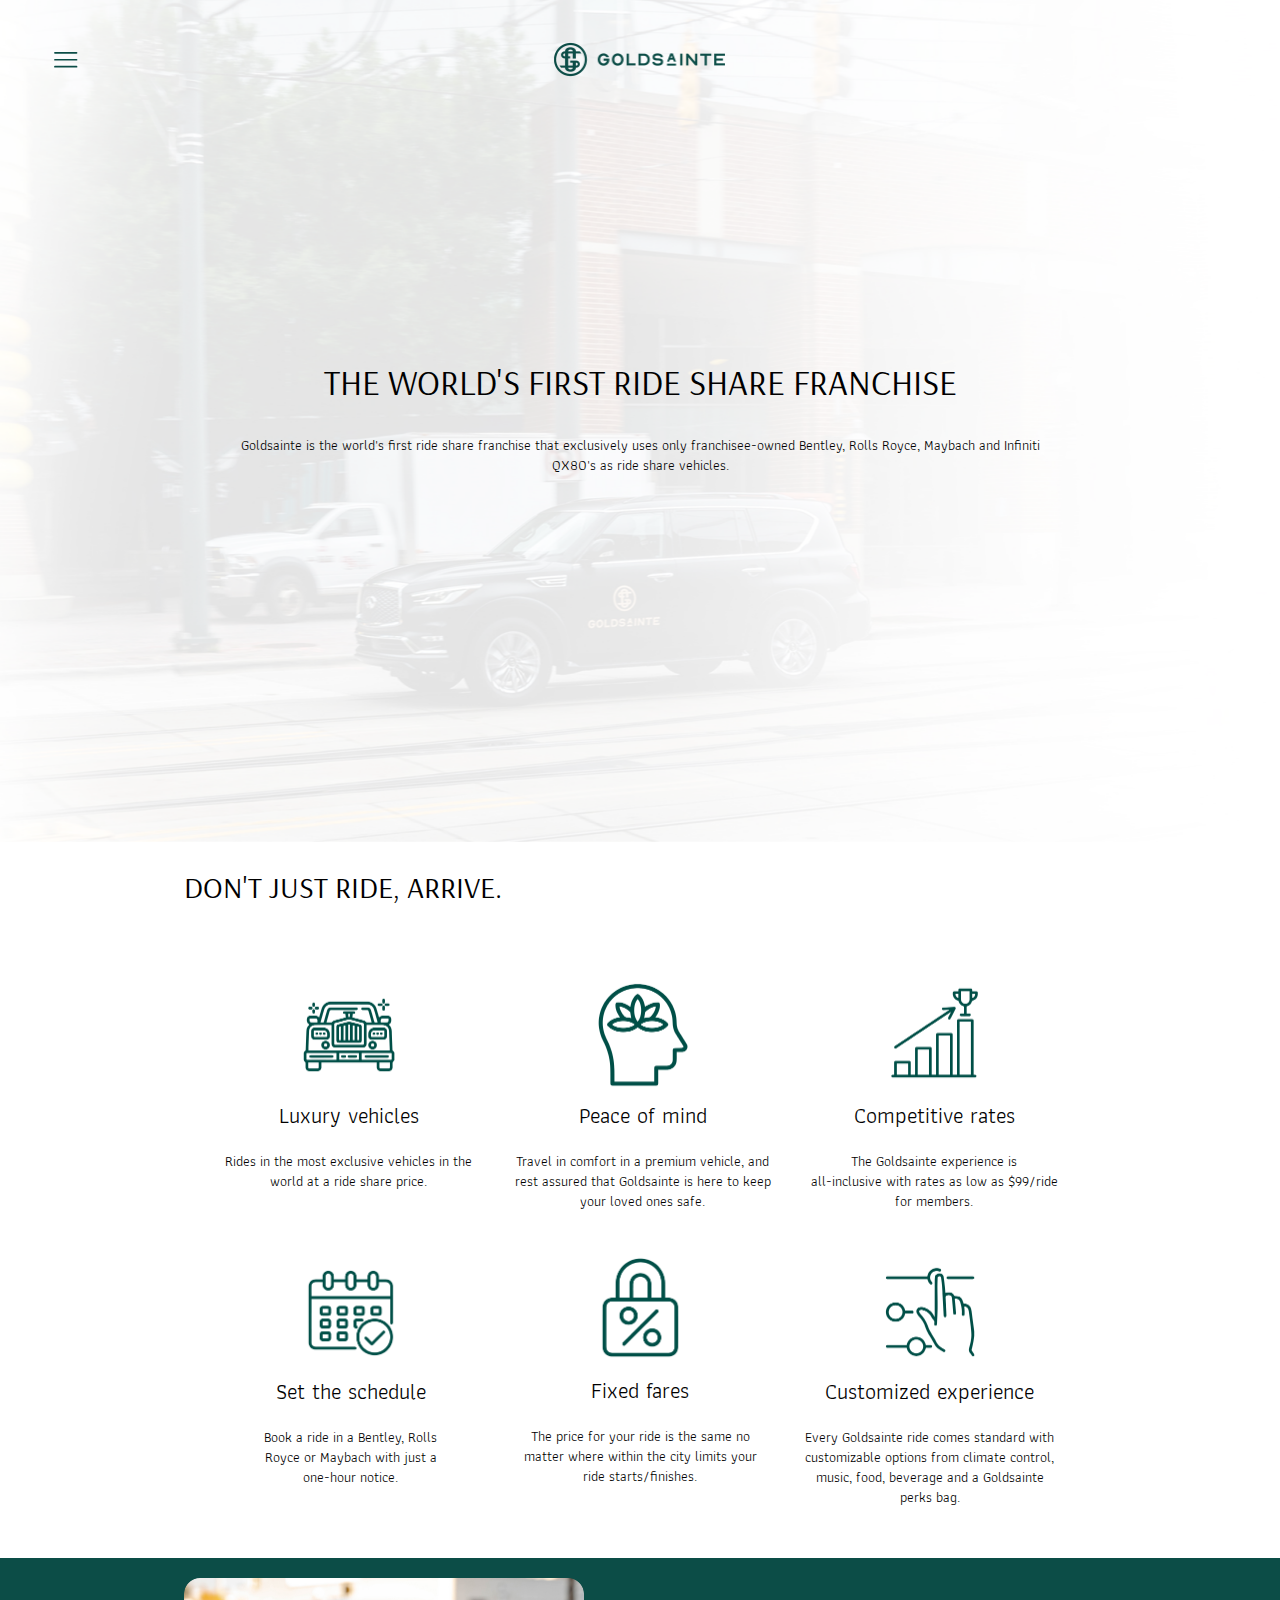
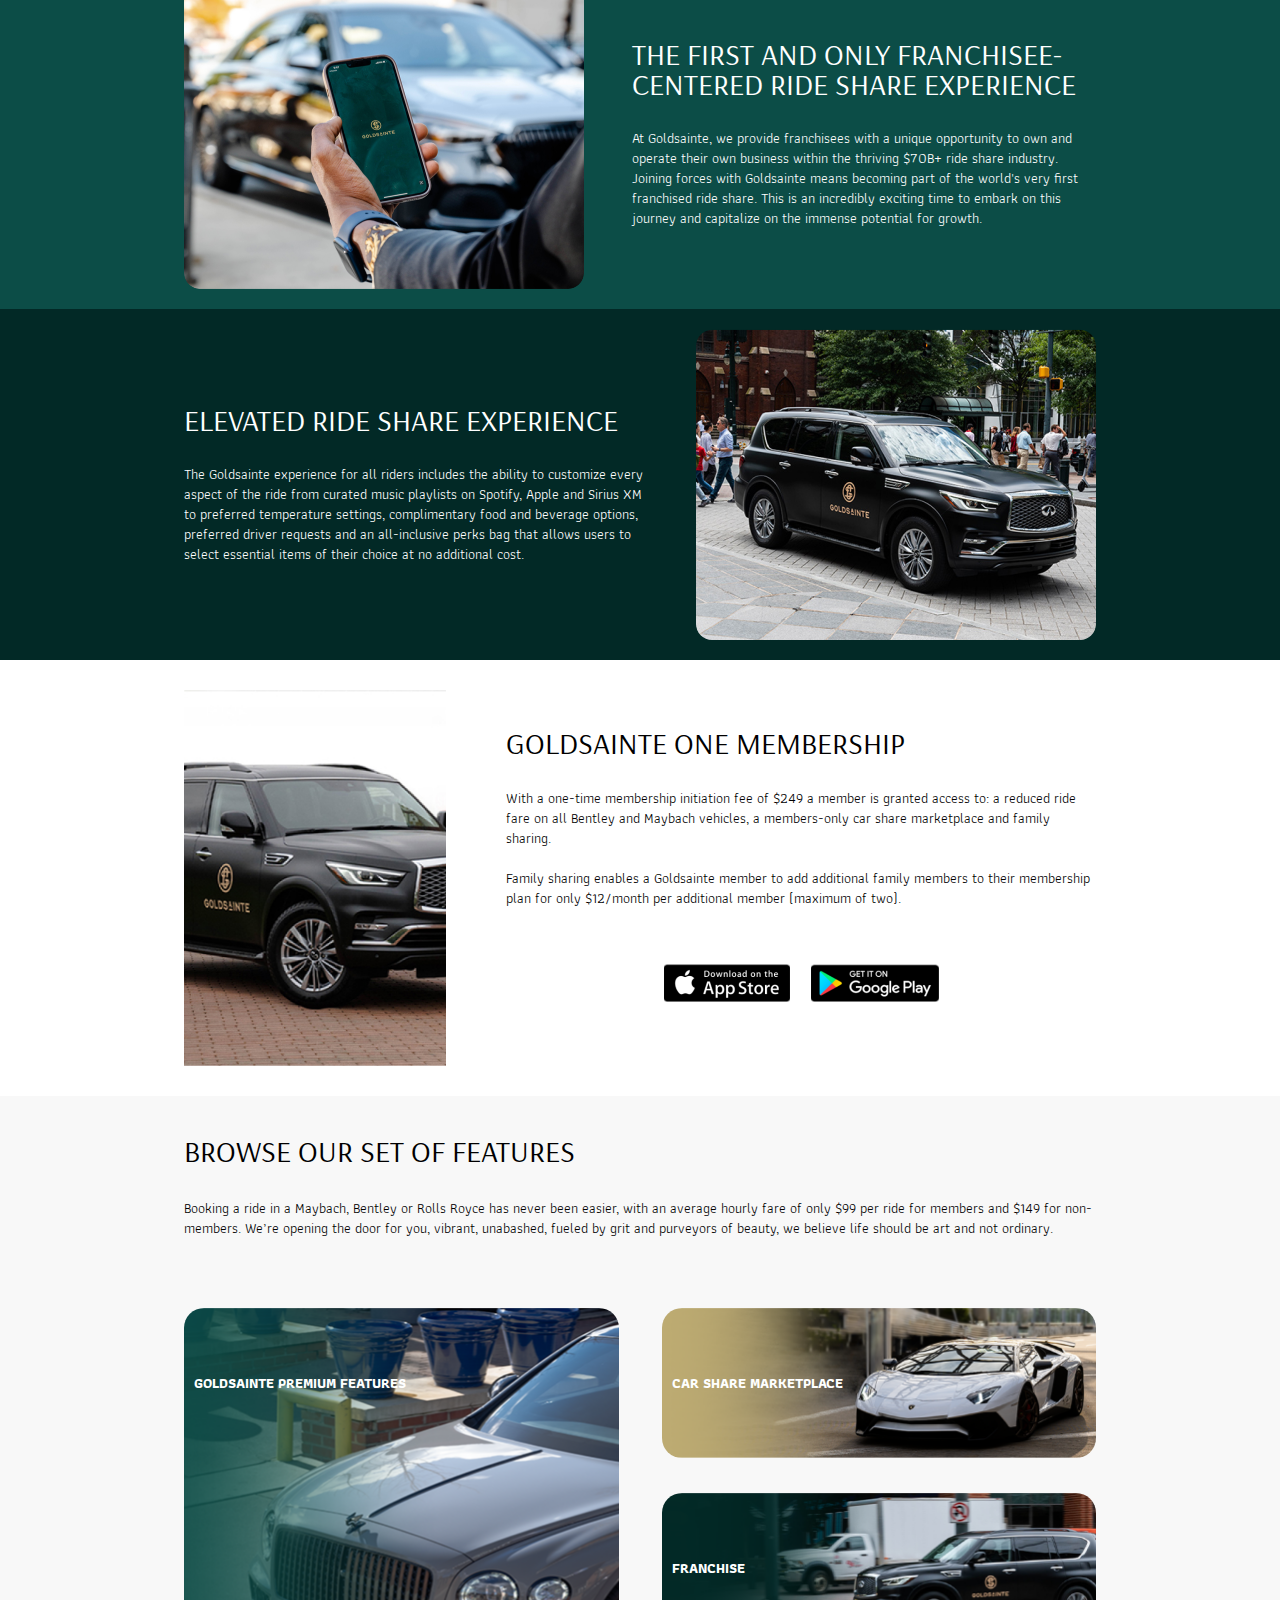
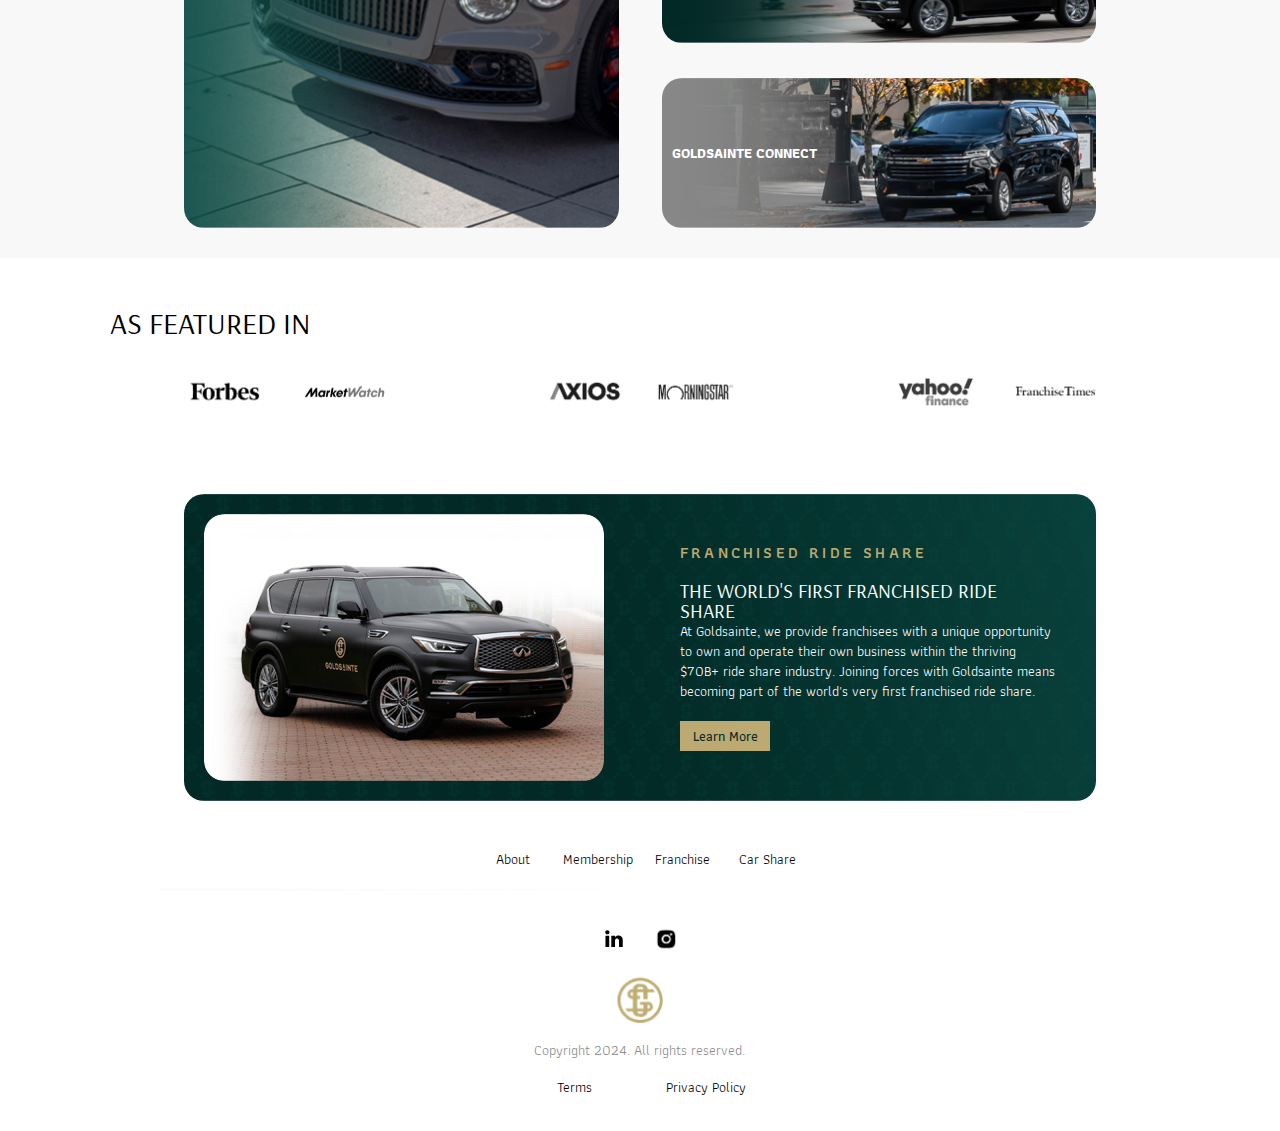
==== index.html @ 0cd2911d "First Commit from Locofy Builder" ====
<!DOCTYPE html>
<html>
  <head>
    <meta charset="utf-8" />
    <meta name="viewport" content="initial-scale=1, width=device-width" />

    <link rel="stylesheet" href="./global.css" />
    <link rel="stylesheet" href="./index.css" />
    <link
      rel="stylesheet"
      href="https://fonts.googleapis.com/css2?family=Arsenal:wght@400;700&display=swap"
    />
    <link
      rel="stylesheet"
      href="https://fonts.googleapis.com/css2?family=Athiti:wght@400;500;600;700&display=swap"
    />
    <link
      rel="stylesheet"
      href="https://fonts.googleapis.com/css2?family=DM Sans:wght@400&display=swap"
    />

    <style>
      @font-face {
        font-family: "Covik Sans";
        src: url("./public/Covik-Sans-Regular.otf");
        font-weight: 400;
      }
      @font-face {
        font-family: "Covik Sans";
        src: url("./public/Covik-Sans-Bold.otf");
        font-weight: 700;
      }
      @font-face {
        font-family: "Covik Sans";
        src: url("./public/Covik-Sans-Regular.otf");
        font-weight: 900;
      }
      @font-face {
        font-family: "Chiffon";
        src: url("./public/Chiffon.otf");
        font-weight: 400;
      }
    </style>
  </head>
  <body>
    <div class="index">
      <div class="home-hero">
        <img
          class="home-hero-white-icon"
          alt=""
          src="./public/homeherowhite@2x.png"
        />

        <div class="home-hero-text">
          <div class="home-hero-text-inner">
            <div class="heading-parent">
              <div class="heading">THE WORLD'S FIRST RIDE SHARE FRANCHISE</div>
              <div class="paragraph">
                Goldsainte is the world's first ride share franchise that
                exclusively uses only franchisee-owned Bentley, Rolls Royce,
                Maybach and Infiniti QX80's as ride share vehicles.
              </div>
            </div>
          </div>
        </div>
        <div class="home-main-nav">
          <button class="hamburger-menu1-wrapper" id="frameButton">
            <img
              class="hamburger-menu1-icon"
              alt=""
              src="./public/hamburgermenu1.svg"
            />
          </button>
        </div>
        <div class="home-main-logo">
          <a class="primary-horizontal-logo-gold-1"> </a>
        </div>
      </div>
      <div class="home-h1">
        <div class="dont-just-ride-arrive-wrapper">
          <div class="dont-just-ride-arrive">
            <div class="heading1">
              <p class="dont-just-ride">Don't Just Ride, ARRIVE.</p>
              <p class="blank-line">&nbsp;</p>
              <p class="blank-line">&nbsp;</p>
            </div>
            <div class="goldsainte-icons">
              <div class="luxury">
                <img
                  class="luxury-rr-icon"
                  alt=""
                  src="./public/luxuryrr@2x.png"
                />

                <div class="big-number">
                  <p class="luxury-vehicles">Luxury vehicles</p>
                  <p class="rides-in-the">&nbsp;</p>
                  <p class="rides-in-the">
                    Rides in the most exclusive vehicles in the world at a ride
                    share price.
                  </p>
                </div>
              </div>
              <div class="luxury">
                <img
                  class="luxury-rr-icon"
                  alt=""
                  src="./public/peaceofmind@2x.png"
                />

                <div class="big-number">
                  <p class="luxury-vehicles">Peace of mind</p>
                  <p class="rides-in-the">&nbsp;</p>
                  <p class="rides-in-the">
                    Travel in comfort in a premium vehicle, and rest assured
                    that Goldsainte is here to keep your loved ones safe.
                  </p>
                </div>
              </div>
              <div class="competitive-rates">
                <img
                  class="competitiverates-icon"
                  alt=""
                  src="./public/competitiverates@2x.png"
                />

                <div class="big-number2">
                  <p class="luxury-vehicles">Competitive rates</p>
                  <p class="rides-in-the">&nbsp;</p>
                  <p class="rides-in-the">The Goldsainte experience is</p>
                  <p class="rides-in-the">
                    all-inclusive with rates as low as $99/ride for members.
                  </p>
                </div>
              </div>
              <div class="luxury">
                <img
                  class="competitiverates-icon"
                  alt=""
                  src="./public/set-the-schedule@2x.png"
                />

                <div class="big-number2">
                  <p class="luxury-vehicles">Set the schedule</p>
                  <p class="rides-in-the">&nbsp;</p>
                  <p class="rides-in-the">Book a ride in a Bentley, Rolls</p>
                  <p class="rides-in-the">Royce or Maybach with just a</p>
                  <p class="rides-in-the">one-hour notice.</p>
                </div>
              </div>
              <div class="fixed-fares">
                <img
                  class="fixedfares-icon"
                  alt=""
                  src="./public/fixedfares@2x.png"
                />

                <div class="big-number4">
                  <p class="luxury-vehicles">Fixed fares</p>
                  <p class="rides-in-the">&nbsp;</p>
                  <p class="rides-in-the">
                    The price for your ride is the same no matter where within
                    the city limits your ride starts/finishes.
                  </p>
                </div>
              </div>
              <div class="customized-experience">
                <img
                  class="customizedexperience-icon"
                  alt=""
                  src="./public/customizedexperience@2x.png"
                />

                <div class="big-number2">
                  <p class="luxury-vehicles">Customized experience</p>
                  <p class="rides-in-the">&nbsp;</p>
                  <p class="rides-in-the">
                    Every Goldsainte ride comes standard with customizable
                    options from climate control, music, food, beverage and a
                    Goldsainte perks bag.
                  </p>
                </div>
              </div>
            </div>
          </div>
        </div>
      </div>
      <div class="home-h2">
        <div class="chauffeured-rides-at-your-fing">
          <img
            class="goldsainte-phone-maybach-man-r-icon"
            alt=""
            src="./public/goldsaintephonemaybachmanrideshareiphoneapp@2x.png"
          />

          <div class="elevated-rideshare-experence-b">
            <div class="heading-title">
              The first and only franchisee-centered ride share experience
            </div>
            <div class="text">
              At Goldsainte, we provide franchisees with a unique opportunity to
              own and operate their own business within the thriving $70B+ ride
              share industry. Joining forces with Goldsainte means becoming part
              of the world's very first franchised ride share. This is an
              incredibly exciting time to embark on this journey and capitalize
              on the immense potential for growth.
            </div>
          </div>
        </div>
      </div>
      <div class="home-h3">
        <div class="chauffeured-rides-at-your-fing">
          <div class="elevated-rideshare-experence-b">
            <div class="elevated-rideshare-experence-h">
              ELEVATED RIDE SHARE EXPERIENCE
            </div>
            <div class="text">
              The Goldsainte experience for all riders includes the ability to
              customize every aspect of the ride from curated music playlists on
              Spotify, Apple and Sirius XM to preferred temperature settings,
              complimentary food and beverage options, preferred driver requests
              and an all-inclusive perks bag that allows users to select
              essential items of their choice at no additional cost.
            </div>
          </div>
          <img
            class="goldsainte-phone-maybach-man-r-icon"
            alt=""
            src="./public/qx80goldsainteridesharecharlottenccitymint@2x.png"
          />
        </div>
      </div>
      <div class="home-h21">
        <div class="chauffeured-rides-at-your-fing">
          <div class="elevated-rideshare-experence-b">
            <div class="heading-title1">
              chauffeured Rides at your finger tips
            </div>
            <div class="text2">
              Riders are given three options to book rides: Single ride,
              Round-Trip and Hourly experience for up to three passengers in a
              Bentley, Maybach, Rolls Royce or six passengers in a Goldsainte
              branded Infiniti QX80.
            </div>
            <div class="text2">
              We prioritize safety by ensuring our drivers receive comprehensive
              training, resulting in a more secure experience for passengers.
              Additionally, our franchisee-owned fleet ensures that every ride
              is conducted in a spacious, clean, luxurious venice, combere with
              colesainters signature scent. Passengers have the ability to
              customize their experience by selecting from our curated music
              playlists and setting their conversation preferences using the Do
              Not Disturb mode.
            </div>
          </div>
          <img
            class="goldsainte-app-phone-maybach-m-icon"
            alt=""
            src="./public/goldsainteappphonemaybachmanrideshare@2x.png"
          />
        </div>
      </div>
      <div class="home-h21">
        <div class="chauffeured-rides-at-your-fing">
          <div class="elevated-rideshare-experence-b">
            <div class="heading-title1">
              chauffeured Rides at your finger tips
            </div>
            <div class="text2">
              Riders are given three options to book rides: Single ride,
              Round-Trip and Hourly experience for up to three passengers in a
              Bentley, Maybach, Rolls Royce or six passengers in a Goldsainte
              branded Infiniti QX80.
            </div>
            <div class="text2">
              We prioritize safety by ensuring our drivers receive comprehensive
              training, resulting in a more secure experience for passengers.
              Additionally, our franchisee-owned fleet ensures that every ride
              is conducted in a spacious, clean, luxurious venice, combere with
              colesainters signature scent. Passengers have the ability to
              customize their experience by selecting from our curated music
              playlists and setting their conversation preferences using the Do
              Not Disturb mode.
            </div>
          </div>
          <img
            class="goldsainte-app-phone-maybach-m-icon"
            alt=""
            src="./public/goldsainteappphonemaybachmanrideshare@2x.png"
          />
        </div>
      </div>
      <div class="home-h31">
        <div class="elevated-rideshare">
          <div class="frame-parent">
            <div class="feature-title-parent">
              <div class="feature-title">ELEVATED RIDESHARE EXPERIENCE</div>
              <div class="text">
                The Goldsainte experience for all riders includes the ability to
                customize every aspect of the ride from curated music playlists
                on Spotify, Apple and Sirius XM to preferred temperature
                settings, complimentary food and beverage options, preferred
                driver requests and an all-inclusive perks bag that allows users
                to select essential items of their choice at no additional cost.
              </div>
            </div>
            <div class="qx80-driving-uptown-charlotte-wrapper">
              <img
                class="qx80-driving-uptown-charlotte-icon"
                alt=""
                src="./public/qx80drivinguptowncharlottencmapluxuryridesharegoldsaintehornetscharlottenc@2x.png"
              />
            </div>
          </div>
        </div>
      </div>
      <div class="home-h31">
        <div class="elevated-rideshare">
          <div class="frame-parent">
            <div class="feature-title-parent">
              <div class="feature-title">ELEVATED RIDESHARE EXPERIENCE</div>
              <div class="text">
                The Goldsainte experience for all riders includes the ability to
                customize every aspect of the ride from curated music playlists
                on Spotify, Apple and Sirius XM to preferred temperature
                settings, complimentary food and beverage options, preferred
                driver requests and an all-inclusive perks bag that allows users
                to select essential items of their choice at no additional cost.
              </div>
            </div>
            <div class="qx80-driving-uptown-charlotte-wrapper">
              <img
                class="qx80-driving-uptown-charlotte-icon"
                alt=""
                src="./public/manwalkingintommcarrideshare@2x.png"
              />
            </div>
          </div>
        </div>
      </div>
      <div class="home-h4">
        <div class="goldsainte-one-membership">
          <div class="goldsainte-one-membership-app">
            <img
              class="phone-goldsainte-one-membershi-icon"
              alt=""
              src="./public/phonegoldsainteonemembershipperks@2x.png"
            />

            <div class="goldsainte-one-membership-text">
              <div class="headings">Goldsainte one Membership</div>
              <div class="paragraph1">
                <p class="blank-line">
                  With a one-time membership initiation fee of $249 a member is
                  granted access to: a reduced ride fare on all Bentley and
                  Maybach vehicles, a members-only car share marketplace and
                  family sharing.
                </p>
                <p class="blank-line">&nbsp;</p>
                <p class="blank-line">
                  Family sharing enables a Goldsainte member to add additional
                  family members to their membership plan for only $12/month per
                  additional member (maximum of two).
                </p>
              </div>
              <div class="image-10-parent">
                <a
                  class="image-10"
                  href="https://apps.apple.com/bm/app/goldsainte/id6445999234"
                  target="_blank"
                >
                </a>
                <a
                  class="image-9"
                  href="https://play.google.com/store/apps/datasafety?id=com.goldsainte&hl=en_US&gl=US&pli=1"
                >
                </a>
              </div>
            </div>
          </div>
        </div>
      </div>
      <div class="home-h5">
        <div class="set-of-features">
          <div class="heading2">Browse our set of features</div>
          <div class="paragraph2">
            Booking a ride in a Maybach, Bentley or Rolls Royce has never been
            easier, with an average hourly fare of only $99 per ride for members
            and $149 for non-members. We’re opening the door for you, vibrant,
            unabashed, fueled by grit and purveyors of beauty, we believe life
            should be art and not ordinary.
          </div>
        </div>
      </div>
      <div class="home-h7">
        <div class="goldsainte-features">
          <div class="frame-home-services">
            <a class="main-service" href="./about.html">
              <div class="premium">
                <b class="paragraph3">GOLDSAINTE PREMIUM Features</b>
              </div>
            </a>
            <div class="other-services">
              <a class="register-link" href="./register-your-vehicle.html">
                <b class="paragraph4">CAR SHARE MARKETPLACE</b>
              </a>
              <a class="franchise" href="./franchise.html">
                <b class="paragraph5">Franchise</b>
              </a>
              <a class="connect" href="./connect.html">
                <b class="paragraph6">GOLDSAINTE CONNECT</b>
              </a>
            </div>
          </div>
        </div>
      </div>
      <div class="home-h8">
        <div class="as-featured-in">
          <div class="frame-partner">
            <div class="heading3">As featured in</div>
          </div>
          <div class="frame-partners-images">
            <img class="forbes-icon" alt="" src="./public/forbes@2x.png" />

            <img
              class="market-watch-icon"
              alt=""
              src="./public/marketwatch@2x.png"
            />

            <img
              class="market-watch-icon"
              alt=""
              src="./public/thecharlotteobserver@2x.png"
            />

            <img class="market-watch-icon" alt="" src="./public/axios@2x.png" />

            <img
              class="market-watch-icon"
              alt=""
              src="./public/morningstar@2x.png"
            />

            <img
              class="market-watch-icon"
              alt=""
              src="./public/charlottebusinessjournel@2x.png"
            />

            <img
              class="market-watch-icon"
              alt=""
              src="./public/yahoo-finance@2x.png"
            />

            <img
              class="franchise-times-icon"
              alt=""
              src="./public/franchisetimes@2x.png"
            />
          </div>
          <div class="a-logos">
            <div class="frame-partners-images1">
              <div class="forbes-parent">
                <img class="forbes-icon" alt="" src="./public/forbes@2x.png" />

                <img
                  class="market-watch-icon"
                  alt=""
                  src="./public/marketwatch@2x.png"
                />
              </div>
              <div class="forbes-parent">
                <img
                  class="market-watch-icon"
                  alt=""
                  src="./public/thecharlotteobserver@2x.png"
                />

                <img
                  class="market-watch-icon"
                  alt=""
                  src="./public/axios@2x.png"
                />
              </div>
              <img
                class="morningstar-icon1"
                alt=""
                src="./public/morningstar@2x.png"
              />

              <img
                class="morningstar-icon1"
                alt=""
                src="./public/charlottebusinessjournel@2x.png"
              />

              <img
                class="morningstar-icon1"
                alt=""
                src="./public/yahoo-finance@2x.png"
              />

              <img
                class="franchise-times-icon1"
                alt=""
                src="./public/franchisetimes@2x.png"
              />
            </div>
            <div class="frame-partners-images1">
              <img class="forbes-icon2" alt="" src="./public/forbes@2x.png" />

              <img
                class="morningstar-icon1"
                alt=""
                src="./public/marketwatch@2x.png"
              />

              <img
                class="morningstar-icon1"
                alt=""
                src="./public/thecharlotteobserver@2x.png"
              />

              <img
                class="morningstar-icon1"
                alt=""
                src="./public/axios@2x.png"
              />

              <div class="forbes-parent">
                <img
                  class="market-watch-icon"
                  alt=""
                  src="./public/morningstar@2x.png"
                />

                <img
                  class="market-watch-icon"
                  alt=""
                  src="./public/charlottebusinessjournel@2x.png"
                />
              </div>
              <div class="forbes-parent">
                <img
                  class="market-watch-icon"
                  alt=""
                  src="./public/yahoo-finance@2x.png"
                />

                <img
                  class="franchise-times-icon"
                  alt=""
                  src="./public/franchisetimes@2x.png"
                />
              </div>
            </div>
          </div>
        </div>
      </div>
      <div class="why-choose-us-h7">
        <div class="as-featured-in">
          <div class="frame-partner">
            <div class="heading3">As featured in</div>
          </div>
          <div class="frame-partners-images3">
            <img
              class="forbs-white-icon"
              alt=""
              src="./public/forbswhite@2x.png"
            />

            <img
              class="market-watch-white-icon"
              alt=""
              src="./public/marketwatchwhite@2x.png"
            />

            <img
              class="market-watch-white-icon"
              alt=""
              src="./public/thecharlotteobserver@2x.png"
            />

            <img
              class="market-watch-white-icon"
              alt=""
              src="./public/axioswhite@2x.png"
            />

            <img
              class="forbs-white-icon"
              alt=""
              src="./public/morningwhite@2x.png"
            />

            <img
              class="market-watch-white-icon"
              alt=""
              src="./public/charlottebusinessjournel@2x.png"
            />

            <img
              class="market-watch-white-icon"
              alt=""
              src="./public/yahoo-finance-logo-white@2x.png"
            />

            <img
              class="market-watch-white-icon"
              alt=""
              src="./public/franchisetimeswhite@2x.png"
            />
          </div>
        </div>
      </div>
      <div class="why-choose-us-h71">
        <div class="partners1">
          <div class="frame-partner">
            <div class="heading3">As featured in</div>
          </div>
          <div class="frame-partners-images4">
            <div class="forbs-white-parent">
              <img
                class="forbs-white-icon1"
                alt=""
                src="./public/forbswhite@2x.png"
              />

              <img
                class="forbs-white-icon1"
                alt=""
                src="./public/marketwatchwhite@2x.png"
              />
            </div>
            <div class="forbs-white-parent">
              <img
                class="forbs-white-icon1"
                alt=""
                src="./public/thecharlotteobserver@2x.png"
              />

              <img
                class="forbs-white-icon1"
                alt=""
                src="./public/axioswhite@2x.png"
              />
            </div>
            <div class="forbs-white-parent">
              <img
                class="forbs-white-icon1"
                alt=""
                src="./public/morningwhite@2x.png"
              />

              <img
                class="charlotte-business-journel-icon4"
                alt=""
                src="./public/charlottebusinessjournel@2x.png"
              />
            </div>
            <div class="forbs-white-parent">
              <img
                class="yahoo-finance-logo-white-icon1"
                alt=""
                src="./public/yahoo-finance-logo-white@2x.png"
              />

              <img
                class="charlotte-business-journel-icon4"
                alt=""
                src="./public/franchisetimeswhite@2x.png"
              />
            </div>
          </div>
        </div>
      </div>
      <div class="why-choose-us-h71">
        <div class="partners1">
          <div class="frame-partner">
            <div class="heading3">As featured in</div>
          </div>
          <div class="frame-partners-images4">
            <div class="forbs-white-parent">
              <img
                class="forbs-white-icon1"
                alt=""
                src="./public/forbswhite@2x.png"
              />

              <img
                class="forbs-white-icon1"
                alt=""
                src="./public/marketwatchwhite@2x.png"
              />
            </div>
            <div class="forbs-white-parent">
              <img
                class="forbs-white-icon1"
                alt=""
                src="./public/thecharlotteobserver@2x.png"
              />

              <img
                class="forbs-white-icon1"
                alt=""
                src="./public/axioswhite@2x.png"
              />
            </div>
            <div class="forbs-white-parent">
              <img
                class="forbs-white-icon1"
                alt=""
                src="./public/morningwhite@2x.png"
              />

              <img
                class="charlotte-business-journel-icon4"
                alt=""
                src="./public/charlottebusinessjournel@2x.png"
              />
            </div>
            <div class="forbs-white-parent">
              <img
                class="yahoo-finance-logo-white-icon1"
                alt=""
                src="./public/yahoo-finance-logo-white@2x.png"
              />

              <img
                class="charlotte-business-journel-icon4"
                alt=""
                src="./public/franchisetimeswhite@2x.png"
              />
            </div>
          </div>
        </div>
      </div>
      <div class="home-h9">
        <div class="frame-title-franchisee-territo">
          <div class="phone-goldsainte-one-membershi-parent">
            <img
              class="phone-goldsainte-one-membershi-icon1"
              alt=""
              src="./public/phonegoldsainteonemembershipperks@2x.png"
            />

            <div class="frame-body">
              <div class="text6">FRANCHISED RIDE SHARE</div>
              <div class="frame-franchisee-territory">
                <div class="heading7">
                  THE WORLD'S FIRST FRANCHISED RIDE SHARE
                </div>
              </div>
              <div class="paragraph7">
                At Goldsainte, we provide franchisees with a unique opportunity
                to own and operate their own business within the thriving $70B+
                ride share industry. Joining forces with Goldsainte means
                becoming part of the world's very first franchised ride share.
              </div>
              <button class="paragraph-wrapper" id="frameButton1">
                <div class="paragraph8">Learn More</div>
              </button>
            </div>
          </div>
        </div>
        <div class="frame-title-franchisee-territo1">
          <img
            class="world-map-franchising-territor-icon"
            alt=""
            src="./public/worldmapfranchisingterritoriesluxuryridesharenowtext@2x.png"
          />
        </div>
      </div>
      <div class="why-choose-us-h73">
        <div class="partners3">
          <div class="frame-partner4">
            <div class="heading8">As featured in</div>
          </div>
          <div class="frame-partners-images6">
            <img
              class="forbs-white-icon3"
              alt=""
              src="./public/forbswhite@2x.png"
            />

            <img
              class="forbs-white-icon3"
              alt=""
              src="./public/marketwatchwhite@2x.png"
            />

            <img
              class="forbs-white-icon3"
              alt=""
              src="./public/thecharlotteobserver1@2x.png"
            />

            <img
              class="forbs-white-icon3"
              alt=""
              src="./public/axioswhite@2x.png"
            />

            <img
              class="forbs-white-icon3"
              alt=""
              src="./public/morningwhite@2x.png"
            />

            <img
              class="forbs-white-icon3"
              alt=""
              src="./public/charlottebusinessjournel@2x.png"
            />

            <img
              class="forbs-white-icon3"
              alt=""
              src="./public/yahoo-finance-logo-white@2x.png"
            />

            <img
              class="forbs-white-icon3"
              alt=""
              src="./public/franchisetimeswhite@2x.png"
            />
          </div>
        </div>
      </div>
      <div class="home-footer">
        <div class="home-footer-inner">
          <div class="frame-container">
            <div class="heading-group">
              <b class="heading9">Contact Us</b>
              <div class="paragraph9">
                <span class="you-are-invited"
                  >You are invited to contact us using this form or by email
                  at:</span
                >
                <span class="span"> </span>
                <a
                  class="infogoldsaintecom"
                  href="https://goldsainte69446.activehosted.com/f/1"
                  target="_blank"
                >
                  <span class="infogoldsaintecom1">info@goldsainte.com</span>
                </a>
              </div>
            </div>
            <div class="divider-wrapper">
              <img class="divider-icon" alt="" src="./public/divider.svg" />
            </div>
            <div class="contact-info-12-parent">
              <div class="contact-info-12">
                <div class="social-media-container3-wrapper">
                  <div class="social-media-container">
                    <img
                      class="social-media-icon-squarelinke"
                      alt=""
                      src="./public/social-media-icon-squareinstagram1.svg"
                      id="socialMediaIconSquareLinke"
                    />

                    <img
                      class="social-media-icon-squareinsta"
                      alt=""
                      src="./public/social-media-icon-squareinstagram2@2x.png"
                      id="socialMediaIconSquareInsta"
                    />
                  </div>
                </div>
              </div>
              <img
                class="goldsainte-gold-logo-home1-icon"
                alt=""
                src="./public/goldsaintegoldlogohome1@2x.png"
              />

              <div class="email">Copyright 2024. All rights reserved.</div>
            </div>
          </div>
        </div>
      </div>
      <div class="home-info-links">
        <div class="frame-home-info-links">
          <div class="paragraph10" id="paragraphText">Terms</div>
          <div class="paragraph10" id="paragraphText1">Privacy Policy</div>
        </div>
      </div>
      <div class="home-footer1">
        <div class="home-important-links">
          <a class="paragraph12" href="./about.html">About</a>
          <a class="paragraph12" href="./membership.html">Membership</a>
          <a class="paragraph12" href="./franchise.html">Franchise</a>
          <a class="paragraph12" href="./register-your-vehicle.html"
            >Car Share</a
          >
        </div>
        <div class="home-social">
          <div class="frame-div">
            <div class="heading-group">
              <b class="heading9">Request Franchise Information</b>
              <div class="paragraph9">
                <span class="you-are-invited">Click</span>
                <span class="span"> </span>
                <a
                  class="infogoldsaintecom"
                  href="https://goldsainte69446.activehosted.com/f/13"
                  target="_blank"
                >
                  <span class="infogoldsaintecom1">here</span>
                </a>
              </div>
            </div>
            <div class="divider-wrapper">
              <img class="divider-icon" alt="" src="./public/divider.svg" />
            </div>
            <div class="contact-info-12-parent">
              <div class="contact-info-12">
                <div class="social-media-container3-wrapper">
                  <div class="social-media-container">
                    <img
                      class="social-media-icon-squarelinke"
                      alt=""
                      src="./public/social-media-icon-squareinstagram1.svg"
                      id="socialMediaIconSquareLinke"
                    />

                    <img
                      class="social-media-icon-squareinsta"
                      alt=""
                      src="./public/social-media-icon-squareinstagram2@2x.png"
                      id="socialMediaIconSquareInsta"
                    />
                  </div>
                </div>
              </div>
              <img
                class="goldsainte-gold-logo-home1-icon"
                alt=""
                src="./public/goldsaintegoldlogohome1@2x.png"
              />

              <div class="email">Copyright 2024. All rights reserved.</div>
            </div>
          </div>
        </div>
      </div>
      <div class="home-info-links1">
        <div class="frame-home-info-links">
          <div class="paragraph10" id="paragraphText">Terms</div>
          <div class="paragraph10" id="paragraphText1">Privacy Policy</div>
        </div>
      </div>
    </div>

    <div id="menuhome" class="popup-overlay" style="display: none">
      <div class="menuhome" data-animate-on-scroll>
        <a class="logomark-seal-green-1"> </a>
        <div class="sections1">
          <a class="car-share" href="./about.html">about</a>
          <div class="sections-child2"></div>
          <a class="car-share" href="./membership.html">membership</a>
          <div class="sections-child2"></div>
          <a class="car-share" href="./franchise.html">Franchise</a>
          <div class="sections-child2"></div>
          <a class="car-share" href="./register-your-vehicle.html">Car Share</a>
          <div class="sections-child2"></div>
          <a class="car-share" href="./connect.html">connect</a>
          <div class="sections-child2"></div>
          <a class="car-share" href="./partner.html">partner</a>
          <div class="sections-child2"></div>
          <a class="car-share" href="./faq.html">faq</a>
        </div>
      </div>
    </div>

    <script>
      var scrollAnimElements = document.querySelectorAll("[data-animate-on-scroll]");
      var observer = new IntersectionObserver(
        (entries) => {
          for (const entry of entries) {
            if (entry.isIntersecting || entry.intersectionRatio > 0) {
              const targetElement = entry.target;
              targetElement.classList.add("animate");
              observer.unobserve(targetElement);
            }
          }
        },
        {
          threshold: 0.15,
        }
      );

      for (let i = 0; i < scrollAnimElements.length; i++) {
        observer.observe(scrollAnimElements[i]);
      }

      var frameButton = document.getElementById("frameButton");
      if (frameButton) {
        frameButton.addEventListener("click", function () {
          var drawerOverlay = document.getElementById("menuhome");
          if (!drawerOverlay) return;
          var drawerOverlayStyle = drawerOverlay.style;
          if (drawerOverlayStyle) {
            drawerOverlayStyle.display = "flex";
            drawerOverlayStyle.zIndex = 99;
            drawerOverlayStyle.backgroundColor = "rgba(113, 113, 113, 0.3)";
            drawerOverlayStyle.alignItems = "flex-start";
            drawerOverlayStyle.justifyContent = "";
          }
          drawerOverlay.setAttribute("closable", "");

          var onClick =
            drawerOverlay.onClick ||
            function (e) {
              if (
                e.target === drawerOverlay &&
                drawerOverlay.hasAttribute("closable")
              ) {
                drawerOverlayStyle.display = "none";
              }
            };
          drawerOverlay.addEventListener("click", onClick);
        });
      }

      var frameButton1 = document.getElementById("frameButton1");
      if (frameButton1) {
        frameButton1.addEventListener("click", function (e) {
          window.location.href = "./franchise.html";
        });
      }

      var socialMediaIconSquareLinke = document.getElementById(
        "socialMediaIconSquareLinke"
      );
      if (socialMediaIconSquareLinke) {
        socialMediaIconSquareLinke.addEventListener("click", function () {
          window.open("https://www.linkedin.com/company/goldsainte/mycompany/");
        });
      }

      var socialMediaIconSquareInsta = document.getElementById(
        "socialMediaIconSquareInsta"
      );
      if (socialMediaIconSquareInsta) {
        socialMediaIconSquareInsta.addEventListener("click", function () {
          window.open("https://www.instagram.com/goldsainte/");
        });
      }

      var paragraphText = document.getElementById("paragraphText");
      if (paragraphText) {
        paragraphText.addEventListener("click", function (e) {
          window.location.href = "./terms-and-conditions.html";
        });
      }

      var paragraphText1 = document.getElementById("paragraphText1");
      if (paragraphText1) {
        paragraphText1.addEventListener("click", function (e) {
          window.location.href = "./privacy-policy.html";
        });
      }
    </script>
  </body>
</html>
---- global.css ----
body {
  margin: 0;
  line-height: normal;
}

.popup-overlay {
  display: flex;
  flex-direction: column;
  position: fixed;
  inset: 0;
}

:root {
  /* fonts */
  --font-athiti: Athiti;
  --font-arsenal: Arsenal;
  --font-covik-sans: "Covik Sans";
  --body-default: "DM Sans";
  --font-chiffon: Chiffon;

  /* font sizes */
  --font-size-sm: 14px;
  --font-size-xl: 20px;
  --font-size-11xl: 30px;
  --font-size-base: 16px;
  --font-size-6xl: 25px;
  --font-size-3xl: 22px;
  --font-size-16xl: 35px;
  --font-size-5xl: 24px;
  --font-size-4xl: 23px;
  --font-size-mid: 17px;
  --font-size-29xl: 48px;
  --font-size-31xl: 50px;
  --body-default-size: 18px;
  --font-size-25xl: 44px;
  --font-size-3xs: 10px;
  --font-size-xs: 12px;

  /* Colors */
  --neutral-colors-white: #fff;
  --color-black: #000;
  --color-gray-100: #8c8c8c;
  --color-gray-200: rgba(0, 0, 0, 0.1);
  --color-gray-300: rgba(255, 255, 255, 0.64);
  --color-darkslategray-100: #0c4d47;
  --color-darkslategray-200: #022926;
  --color-lightslategray: #9795b5;
  --color-tan: #bcaa72;
  --color-whitesmoke: #f8f8f8;

  /* Gaps */
  --gap-13xl: 32px;
  --gap-3xs: 10px;
  --gap-xl: 20px;
  --gap-base: 16px;
  --gap-4xl: 23px;
  --gap-mini: 15px;
  --gap-0: 0px;
  --gap-10xl: 29px;
  --gap-24xl: 43px;
  --gap-16xl: 35px;
  --gap-11xl: 30px;
  --gap-2xl: 21px;
  --gap-20xl: 39px;
  --gap-29xl: 48px;
  --gap-xs: 12px;
  --gap-15xl: 34px;
  --gap-18xl: 37px;
  --gap-lgi: 19px;

  /* Paddings */
  --padding-165xl: 184px;
  --padding-15xl: 34px;
  --padding-21xl: 40px;
  --padding-xl: 20px;
  --padding-2xs: 11px;
  --padding-3xs: 10px;
  --padding-81xl: 100px;
  --padding-51xl: 70px;
  --padding-mini: 15px;
  --padding-17xl: 36px;
  --padding-61xl: 80px;
  --padding-154xl: 173px;
  --padding-11xl: 30px;
  --padding-31xl: 50px;
  --padding-lgi: 19px;

  /* Border radiuses */
  --br-base: 16px;
  --br-xl: 20px;
  --br-mini: 15px;
}
---- index.css ----
@keyframes slide-in-left {
  0% {
    transform: translateX(-200px);
    opacity: 0;
  }
  to {
    transform: translateX(0);
    opacity: 1;
  }
}
.home-hero-white-icon {
  width: 1496.6px;
  position: relative;
  height: 841.8px;
  object-fit: cover;
  z-index: 0;
}
.heading,
.paragraph {
  width: 100%;
  position: relative;
  display: inline-block;
  min-width: 300px;
}
.heading {
  height: 35px;
  line-height: 35px;
  text-transform: uppercase;
  max-width: 900px;
}
.paragraph {
  font-size: var(--font-size-sm);
  line-height: 20px;
  font-family: var(--font-athiti);
  max-width: 800px;
}
.heading-parent {
  align-self: stretch;
  gap: var(--gap-16xl);
}
.heading-parent,
.home-hero-text,
.home-hero-text-inner {
  display: flex;
  flex-direction: column;
  align-items: center;
  justify-content: flex-start;
}
.home-hero-text-inner {
  align-self: stretch;
}
.home-hero-text {
  width: calc(100% - 368px);
  margin: 0 !important;
  position: absolute;
  top: calc(50% - 55.4px);
  right: 184px;
  left: 184px;
  z-index: 1;
}
.hamburger-menu1-icon {
  height: 16.4px;
  width: 25.4px;
  position: relative;
}
.hamburger-menu1-wrapper {
  cursor: pointer;
  border: 0;
  padding: var(--padding-3xs);
  background-color: transparent;
  width: 45.4px;
  height: 36.4px;
  display: flex;
  flex-direction: row;
  align-items: flex-start;
  justify-content: center;
  box-sizing: border-box;
}
.home-main-nav {
  width: 45px;
  margin: 0 !important;
  position: absolute;
  top: 38px;
  left: 43px;
  height: 44px;
  display: flex;
  flex-direction: row;
  align-items: center;
  justify-content: flex-start;
  z-index: 2;
}
.primary-horizontal-logo-gold-1 {
  text-decoration: none;
  width: 171.9px;
  position: relative;
  height: 35px;
  background-image: url(./public/primaryhorizontallogogold-1@3x.png);
  background-size: cover;
  background-repeat: no-repeat;
  background-position: top;
}
.home-hero,
.home-main-logo {
  display: flex;
  align-items: center;
}
.home-main-logo {
  width: 172px;
  margin: 0 !important;
  position: absolute;
  top: 42px;
  left: calc(50% - 86.5px);
  flex-direction: row;
  justify-content: center;
  z-index: 3;
}
.home-hero {
  align-self: stretch;
  background-color: var(--neutral-colors-white);
  overflow: hidden;
  flex-direction: column;
  justify-content: flex-start;
  position: relative;
  gap: var(--gap-3xs);
  text-align: center;
  font-size: var(--font-size-16xl);
}
.dont-just-ride {
  margin: 0;
  text-transform: uppercase;
}
.blank-line {
  margin: 0;
}
.heading1 {
  align-self: stretch;
  height: 27px;
  position: relative;
  line-height: 30px;
  display: inline-block;
  flex-shrink: 0;
  min-width: 350px;
}
.luxury-rr-icon {
  width: 118px;
  position: relative;
  height: 133px;
  object-fit: cover;
}
.luxury-vehicles {
  margin: 0;
  font-size: var(--font-size-3xl);
  line-height: 30px;
}
.rides-in-the {
  margin: 0;
  line-height: 20px;
}
.big-number {
  width: 256px;
  flex: 1;
  position: relative;
  display: inline-block;
}
.luxury {
  height: 280px;
  display: flex;
  flex-direction: column;
  align-items: center;
  justify-content: center;
}
.competitiverates-icon {
  width: 131px;
  position: relative;
  height: 129px;
  object-fit: cover;
}
.big-number2 {
  width: 251px;
  flex: 1;
  position: relative;
  display: inline-block;
}
.competitive-rates {
  height: 280px;
  display: flex;
  flex-direction: column;
  align-items: center;
  justify-content: center;
  gap: 4px;
}
.fixedfares-icon {
  width: 152px;
  position: relative;
  height: 122px;
  object-fit: cover;
}
.big-number4 {
  width: 252px;
  flex: 1;
  position: relative;
  display: inline-block;
}
.fixed-fares {
  height: 280px;
  display: flex;
  flex-direction: column;
  align-items: center;
  justify-content: center;
  gap: 6px;
}
.customizedexperience-icon {
  width: 128px;
  position: relative;
  height: 127px;
  object-fit: cover;
}
.customized-experience {
  height: 280px;
  display: flex;
  flex-direction: column;
  align-items: center;
  justify-content: center;
  gap: 2px;
}
.goldsainte-icons {
  align-self: stretch;
  display: flex;
  flex-direction: row;
  flex-wrap: wrap;
  align-items: flex-start;
  justify-content: center;
  gap: 0 38px;
  text-align: center;
  font-size: var(--font-size-sm);
  font-family: var(--font-athiti);
}
.dont-just-ride-arrive {
  align-self: stretch;
  align-items: flex-start;
  gap: 69px;
}
.dont-just-ride-arrive,
.dont-just-ride-arrive-wrapper,
.home-h1 {
  display: flex;
  flex-direction: column;
  justify-content: flex-start;
}
.dont-just-ride-arrive-wrapper {
  width: 100%;
  align-items: flex-start;
  padding: var(--padding-3xs) 0;
  box-sizing: border-box;
  max-width: 1121px;
}
.home-h1 {
  align-self: stretch;
  background-color: var(--neutral-colors-white);
  overflow: hidden;
  align-items: center;
  padding: var(--padding-xl) var(--padding-165xl);
}
.goldsainte-phone-maybach-man-r-icon {
  width: 400px;
  position: relative;
  border-radius: var(--br-base);
  height: 311.2px;
  object-fit: cover;
  min-width: 400px;
}
.heading-title {
  width: 100%;
  height: 60px;
  position: relative;
  line-height: 30px;
  text-transform: uppercase;
  display: inline-block;
  min-width: 300px;
  max-width: 700px;
}
.text {
  align-self: stretch;
  position: relative;
  font-size: var(--font-size-sm);
  line-height: 20px;
  font-family: var(--font-athiti);
}
.chauffeured-rides-at-your-fing,
.home-h2 {
  display: flex;
  align-items: center;
  justify-content: center;
}
.chauffeured-rides-at-your-fing {
  width: 100%;
  flex-direction: row;
  flex-wrap: wrap;
  gap: 0 48px;
  max-width: 1121px;
}
.home-h2 {
  align-self: stretch;
  background-color: var(--color-darkslategray-100);
  overflow: hidden;
  flex-direction: column;
  padding: var(--padding-xl) var(--padding-165xl);
  color: var(--neutral-colors-white);
}
.elevated-rideshare-experence-h {
  width: 100%;
  height: 30px;
  position: relative;
  line-height: 30px;
  text-transform: uppercase;
  display: inline-block;
  min-width: 300px;
  max-width: 700px;
}
.elevated-rideshare-experence-b,
.home-h3 {
  display: flex;
  flex-direction: column;
  justify-content: center;
}
.elevated-rideshare-experence-b {
  flex: 1;
  align-items: flex-start;
  padding: var(--padding-mini) 0;
  box-sizing: border-box;
  gap: var(--gap-10xl);
  min-width: 300px;
}
.home-h3 {
  align-self: stretch;
  background-color: var(--color-darkslategray-200);
  overflow: hidden;
  align-items: center;
  padding: var(--padding-xl) var(--padding-165xl);
  color: var(--neutral-colors-white);
}
.heading-title1 {
  width: 100%;
  height: 30px;
  position: relative;
  font-size: var(--font-size-11xl);
  line-height: 30px;
  text-transform: uppercase;
  font-family: var(--font-arsenal);
  display: inline-block;
  min-width: 300px;
  max-width: 700px;
}
.text2 {
  align-self: stretch;
  position: relative;
  line-height: 20px;
}
.goldsainte-app-phone-maybach-m-icon {
  width: 400px;
  position: relative;
  border-radius: var(--br-base);
  height: 227.8px;
  object-fit: cover;
  min-width: 400px;
}
.home-h21 {
  width: 1489px;
  background-color: var(--neutral-colors-white);
  overflow: hidden;
  display: none;
  flex-direction: column;
  align-items: center;
  justify-content: center;
  padding: var(--padding-xl) var(--padding-165xl);
  box-sizing: border-box;
  font-size: var(--font-size-sm);
  font-family: var(--font-athiti);
}
.feature-title {
  align-self: stretch;
  height: 30px;
  position: relative;
  line-height: 30px;
  text-transform: uppercase;
  display: inline-block;
}
.feature-title-parent {
  align-self: stretch;
  display: flex;
  flex-direction: column;
  align-items: center;
  justify-content: center;
  gap: var(--gap-xl);
  min-width: 300px;
}
.qx80-driving-uptown-charlotte-icon {
  width: 741px;
  position: relative;
  border-radius: var(--br-base);
  height: 307px;
  object-fit: cover;
}
.qx80-driving-uptown-charlotte-wrapper {
  align-self: stretch;
  border-radius: var(--br-base);
  display: flex;
  flex-direction: column;
  align-items: center;
  justify-content: flex-end;
  min-width: 350px;
}
.frame-parent {
  align-self: stretch;
  height: 683px;
  display: flex;
  gap: var(--gap-20xl);
}
.elevated-rideshare,
.frame-parent,
.home-h31 {
  flex-direction: column;
  align-items: center;
  justify-content: center;
}
.elevated-rideshare {
  width: 100%;
  height: 616px;
  display: flex;
  max-width: 1121px;
}
.home-h31 {
  width: 1489px;
  overflow: hidden;
  display: none;
  padding: var(--padding-xl) var(--padding-165xl);
  box-sizing: border-box;
  background-image: url(./public/homeh3@3x.png);
  background-size: cover;
  background-repeat: no-repeat;
  background-position: top;
  color: var(--neutral-colors-white);
}
.phone-goldsainte-one-membershi-icon {
  width: 262px;
  position: relative;
  height: 376px;
  object-fit: cover;
}
.headings,
.paragraph1 {
  align-self: stretch;
  position: relative;
}
.headings {
  height: 30px;
  line-height: 30px;
  text-transform: uppercase;
  display: inline-block;
  min-width: 350px;
}
.paragraph1 {
  font-size: var(--font-size-sm);
  line-height: 20px;
  font-family: var(--font-athiti);
}
.image-10,
.image-9 {
  text-decoration: none;
  width: 126px;
  position: relative;
  height: 38px;
  background-image: url(./public/image-10@3x.png);
  background-size: cover;
  background-repeat: no-repeat;
  background-position: top;
}
.image-9 {
  width: 128px;
  background-image: url(./public/image-9@3x.png);
}
.image-10-parent {
  display: flex;
  flex-direction: row;
  align-items: flex-start;
  justify-content: flex-start;
  padding: 26px 0;
  gap: var(--gap-2xl);
}
.goldsainte-one-membership-text {
  flex: 1;
  display: flex;
  flex-direction: column;
  align-items: center;
  justify-content: flex-end;
  gap: var(--gap-11xl);
  min-width: 300px;
}
.goldsainte-one-membership-app {
  flex: 1;
  flex-direction: row;
  flex-wrap: wrap;
  gap: 60px;
}
.goldsainte-one-membership,
.goldsainte-one-membership-app,
.home-h4 {
  display: flex;
  align-items: center;
  justify-content: center;
}
.goldsainte-one-membership {
  width: 100%;
  flex-direction: row;
  flex-wrap: wrap;
  padding: var(--padding-3xs) 0;
  box-sizing: border-box;
  max-width: 1121px;
}
.home-h4 {
  align-self: stretch;
  background-color: var(--neutral-colors-white);
  overflow: hidden;
  flex-direction: column;
  padding: var(--padding-xl) var(--padding-165xl);
}
.heading2,
.paragraph2 {
  align-self: stretch;
  position: relative;
  display: inline-block;
  min-width: 300px;
}
.heading2 {
  height: 30px;
  line-height: 30px;
  text-transform: uppercase;
}
.paragraph2 {
  font-size: var(--font-size-sm);
  line-height: 20px;
  font-family: var(--font-athiti);
}
.home-h5,
.set-of-features {
  display: flex;
  flex-direction: column;
  align-items: center;
  justify-content: center;
}
.set-of-features {
  width: 100%;
  gap: var(--gap-13xl);
  min-width: 300px;
  max-width: 1121px;
}
.home-h5 {
  align-self: stretch;
  background-color: var(--color-whitesmoke);
  overflow: hidden;
  padding: var(--padding-21xl) var(--padding-165xl);
}
.paragraph3 {
  width: 100%;
  position: relative;
  line-height: 20px;
  text-transform: uppercase;
  display: inline-block;
  height: 391px;
  flex-shrink: 0;
  min-width: 300px;
  max-width: 500px;
}
.main-service,
.premium {
  display: flex;
  flex-direction: column;
}
.premium {
  align-self: stretch;
  border-radius: var(--br-xl);
  height: 520px;
  align-items: center;
  justify-content: center;
  padding: var(--padding-3xs);
  box-sizing: border-box;
  background-image: url(./public/premium@3x.png);
  background-size: cover;
  background-repeat: no-repeat;
  background-position: top;
  min-height: 520px;
}
.main-service {
  text-decoration: none;
  flex: 1;
  align-items: flex-start;
  justify-content: flex-start;
  min-width: 350px;
  max-width: 550px;
  color: inherit;
}
.paragraph4 {
  width: 100%;
  position: relative;
  line-height: 20px;
  display: inline-block;
  min-width: 300px;
  max-width: 500px;
}
.register-link {
  text-decoration: none;
  align-self: stretch;
  border-radius: var(--br-xl);
  height: 150px;
  display: flex;
  flex-direction: column;
  align-items: center;
  justify-content: center;
  padding: var(--padding-3xs);
  box-sizing: border-box;
  background-image: url(./public/registerlink@3x.png);
  background-size: cover;
  background-repeat: no-repeat;
  background-position: top;
  min-height: 150px;
  max-height: 150px;
  color: inherit;
}
.paragraph5 {
  width: 100%;
  position: relative;
  line-height: 20px;
  text-transform: uppercase;
  display: inline-block;
  min-width: 300px;
  max-width: 500px;
}
.franchise {
  text-decoration: none;
  align-self: stretch;
  border-radius: var(--br-xl);
  display: flex;
  flex-direction: column;
  align-items: center;
  justify-content: center;
  padding: var(--padding-3xs);
  box-sizing: border-box;
  background-image: url(./public/franchise@3x.png);
  background-size: cover;
  background-repeat: no-repeat;
  background-position: top;
  min-height: 150px;
  max-height: 150px;
  color: inherit;
}
.paragraph6 {
  width: 100%;
  position: relative;
  line-height: 20px;
  text-transform: uppercase;
  display: inline-block;
  min-width: 300px;
  max-width: 500px;
}
.connect,
.other-services {
  display: flex;
  flex-direction: column;
}
.connect {
  text-decoration: none;
  align-self: stretch;
  border-radius: var(--br-xl);
  height: 150px;
  align-items: center;
  justify-content: center;
  padding: var(--padding-3xs);
  box-sizing: border-box;
  background-image: url(./public/connect@3x.png);
  background-size: cover;
  background-repeat: no-repeat;
  background-position: top;
  min-height: 150px;
  max-height: 150px;
  color: inherit;
}
.other-services {
  flex: 1;
  align-items: flex-start;
  justify-content: flex-start;
  gap: var(--gap-16xl);
  min-width: 350px;
  max-width: 550px;
  min-height: 350px;
}
.frame-home-services {
  align-self: stretch;
  display: flex;
  flex-direction: row;
  flex-wrap: wrap;
  align-items: flex-start;
  justify-content: center;
  padding: var(--padding-3xs) 0;
  box-sizing: border-box;
  gap: var(--gap-24xl);
  min-width: 300px;
}
.goldsainte-features,
.home-h7 {
  display: flex;
  flex-direction: column;
  justify-content: flex-start;
}
.goldsainte-features {
  width: 100%;
  align-items: flex-start;
  max-width: 1121px;
}
.home-h7 {
  align-self: stretch;
  background-color: var(--color-whitesmoke);
  overflow: hidden;
  align-items: center;
  padding: var(--padding-xl) var(--padding-165xl);
  font-size: var(--font-size-sm);
  color: var(--neutral-colors-white);
  font-family: var(--font-athiti);
}
.heading3 {
  align-self: stretch;
  height: 30px;
  position: relative;
  line-height: 30px;
  text-transform: uppercase;
  display: inline-block;
  min-width: 300px;
}
.frame-partner {
  align-self: stretch;
  display: flex;
  flex-direction: column;
  align-items: flex-start;
  justify-content: flex-start;
  padding: var(--padding-3xs);
}
.forbes-icon,
.franchise-times-icon,
.market-watch-icon {
  width: 91px;
  position: relative;
  height: 45px;
  object-fit: cover;
}
.franchise-times-icon {
  height: 46px;
}
.frame-partners-images {
  width: 1109px;
  display: none;
  flex-direction: row;
  flex-wrap: wrap;
  align-items: center;
  justify-content: center;
  gap: 0 29px;
}
.forbes-parent {
  display: flex;
  flex-direction: row;
  align-items: center;
  justify-content: flex-start;
  gap: var(--gap-10xl);
}
.franchise-times-icon1,
.morningstar-icon1 {
  width: 91px;
  position: relative;
  height: 45px;
  object-fit: cover;
  display: none;
}
.franchise-times-icon1 {
  height: 46px;
}
.frame-partners-images1 {
  width: 451px;
  display: flex;
  flex-direction: row;
  flex-wrap: wrap;
  align-items: center;
  justify-content: center;
  gap: 0 29px;
}
.forbes-icon2 {
  width: 91px;
  position: relative;
  height: 45px;
  object-fit: cover;
  display: none;
}
.a-logos,
.as-featured-in,
.home-h8 {
  display: flex;
  align-items: center;
  justify-content: center;
}
.a-logos {
  align-self: stretch;
  flex-direction: row;
  flex-wrap: wrap;
  gap: var(--gap-xl);
}
.as-featured-in,
.home-h8 {
  flex-direction: column;
}
.as-featured-in {
  width: 100%;
  gap: var(--gap-xl);
  max-width: 1109px;
}
.home-h8 {
  align-self: stretch;
  background-color: var(--neutral-colors-white);
  overflow: hidden;
  padding: var(--padding-21xl) var(--padding-81xl);
}
.forbs-white-icon,
.market-watch-white-icon {
  width: 232px;
  position: relative;
  height: 115px;
  object-fit: cover;
}
.market-watch-white-icon {
  width: 233px;
}
.frame-partners-images3 {
  align-self: stretch;
  display: flex;
  flex-direction: row;
  flex-wrap: wrap;
  align-items: center;
  justify-content: center;
}
.why-choose-us-h7 {
  width: 1489px;
  background: linear-gradient(92.24deg, #0c4d47, #022926);
  overflow: hidden;
  display: none;
  flex-direction: column;
  align-items: center;
  justify-content: center;
  padding: var(--padding-21xl) var(--padding-81xl);
  box-sizing: border-box;
  color: var(--neutral-colors-white);
}
.forbs-white-icon1 {
  width: 89px;
  position: relative;
  height: 44px;
  object-fit: cover;
}
.forbs-white-parent {
  display: flex;
  flex-direction: row;
  align-items: center;
  justify-content: flex-start;
  gap: var(--gap-3xs);
}
.charlotte-business-journel-icon4,
.yahoo-finance-logo-white-icon1 {
  width: 90px;
  position: relative;
  height: 44px;
  object-fit: cover;
}
.yahoo-finance-logo-white-icon1 {
  width: 88px;
}
.frame-partners-images4 {
  align-self: stretch;
  display: flex;
  flex-direction: row;
  flex-wrap: wrap;
  align-items: center;
  justify-content: center;
  gap: var(--gap-3xs);
}
.partners1,
.why-choose-us-h71 {
  flex-direction: column;
  align-items: center;
  justify-content: center;
}
.partners1 {
  width: 100%;
  border-radius: var(--br-xl);
  display: flex;
  gap: var(--gap-xl);
  max-width: 1109px;
}
.why-choose-us-h71 {
  width: 1483px;
  background: linear-gradient(97.5deg, #022926, #0c4d47);
  overflow: hidden;
  display: none;
  padding: var(--padding-21xl) var(--padding-81xl);
  box-sizing: border-box;
  color: var(--neutral-colors-white);
}
.phone-goldsainte-one-membershi-icon1 {
  width: 400px;
  position: relative;
  border-radius: var(--br-xl);
  height: 266.7px;
  object-fit: cover;
}
.heading7,
.text6 {
  align-self: stretch;
  position: relative;
  display: inline-block;
}
.text6 {
  height: 16px;
  letter-spacing: 0.2em;
  line-height: 16px;
  font-weight: 600;
  color: var(--color-tan);
}
.heading7 {
  height: 20px;
  line-height: 20px;
  text-transform: uppercase;
}
.frame-franchisee-territory {
  width: 100%;
  display: flex;
  flex-direction: column;
  align-items: center;
  justify-content: center;
  min-width: 300px;
  max-width: 1121px;
  font-size: var(--font-size-xl);
  font-family: var(--font-arsenal);
}
.paragraph7,
.paragraph8 {
  position: relative;
  font-size: var(--font-size-sm);
  line-height: 20px;
}
.paragraph7 {
  align-self: stretch;
}
.paragraph8 {
  font-weight: 500;
  font-family: var(--font-athiti);
  color: var(--color-darkslategray-200);
  text-align: left;
}
.frame-body,
.paragraph-wrapper {
  display: flex;
  justify-content: center;
}
.paragraph-wrapper {
  cursor: pointer;
  border: 0;
  padding: 0;
  background-color: var(--color-tan);
  width: 90px;
  height: 30px;
  overflow: hidden;
  flex-shrink: 0;
  flex-direction: row;
  align-items: center;
}
.frame-body {
  flex: 1;
  flex-direction: column;
  align-items: flex-start;
  padding: var(--padding-mini) var(--padding-xl);
  box-sizing: border-box;
  gap: var(--gap-xl);
  min-width: 300px;
}
.frame-title-franchisee-territo,
.phone-goldsainte-one-membershi-parent {
  display: flex;
  flex-direction: row;
  flex-wrap: wrap;
  align-items: center;
  justify-content: center;
}
.phone-goldsainte-one-membershi-parent {
  flex: 1;
  gap: 0 56px;
}
.frame-title-franchisee-territo {
  width: 100%;
  border-radius: var(--br-xl);
  padding: var(--padding-xl);
  box-sizing: border-box;
  background-image: url(./public/frame-title-franchisee-territory@3x.png);
  background-size: cover;
  background-repeat: no-repeat;
  background-position: top;
  max-width: 1121px;
}
.world-map-franchising-territor-icon {
  align-self: stretch;
  position: relative;
  border-radius: var(--br-base);
  max-width: 100%;
  overflow: hidden;
  height: 311px;
  flex-shrink: 0;
  object-fit: cover;
}
.frame-title-franchisee-territo1,
.home-h9 {
  flex-direction: column;
  align-items: center;
  justify-content: center;
}
.frame-title-franchisee-territo1 {
  width: 1121px;
  display: none;
  max-width: 1121px;
}
.home-h9 {
  align-self: stretch;
  background-color: var(--neutral-colors-white);
  overflow: hidden;
  display: flex;
  padding: var(--padding-21xl) var(--padding-165xl);
  gap: var(--gap-3xs);
  font-size: var(--font-size-base);
  color: var(--neutral-colors-white);
  font-family: var(--font-athiti);
}
.heading8 {
  align-self: stretch;
  height: 30px;
  position: relative;
  line-height: 30px;
  text-transform: uppercase;
  display: inline-block;
  min-width: 220px;
}
.frame-partner4 {
  width: 210px;
  display: flex;
  flex-direction: column;
  align-items: flex-start;
  justify-content: flex-start;
  padding: var(--padding-3xs);
  box-sizing: border-box;
}
.forbs-white-icon3 {
  width: 153px;
  position: relative;
  height: 76px;
  object-fit: cover;
}
.frame-partners-images6 {
  flex: 1;
  display: flex;
  flex-direction: row;
  flex-wrap: wrap;
  gap: 0 29px;
}
.frame-partners-images6,
.partners3,
.why-choose-us-h73 {
  align-items: center;
  justify-content: center;
}
.partners3 {
  width: 100%;
  display: flex;
  flex-direction: row;
  flex-wrap: wrap;
  gap: var(--gap-xl);
  max-width: 1109px;
}
.why-choose-us-h73 {
  width: 1489px;
  background: linear-gradient(92.69deg, #0c4d47, #022926);
  overflow: hidden;
  display: none;
  flex-direction: column;
  padding: var(--padding-21xl) var(--padding-81xl);
  box-sizing: border-box;
  color: var(--neutral-colors-white);
}
.heading9 {
  align-self: stretch;
  height: 20px;
  position: relative;
  line-height: 20px;
  display: inline-block;
  min-width: 300px;
}
.you-are-invited {
  color: var(--color-gray-100);
}
.span {
  color: var(--color-lightslategray);
}
.infogoldsaintecom1 {
  text-decoration: underline;
}
.infogoldsaintecom {
  color: inherit;
}
.paragraph9 {
  align-self: stretch;
  position: relative;
  font-size: var(--font-size-sm);
  line-height: 14px;
  display: inline-block;
  min-width: 300px;
}
.heading-group {
  width: 1121px;
  display: none;
  flex-direction: column;
  align-items: center;
  justify-content: flex-start;
  gap: var(--gap-4xl);
}
.divider-icon {
  width: 1920px;
  position: relative;
  height: 1px;
  opacity: 0.35;
}
.divider-wrapper {
  display: flex;
  flex-direction: column;
  align-items: flex-start;
  justify-content: flex-start;
  padding: var(--padding-3xs);
}
.social-media-icon-squareinsta,
.social-media-icon-squarelinke {
  width: 36px;
  position: relative;
  height: 36px;
  cursor: pointer;
}
.social-media-icon-squareinsta {
  object-fit: cover;
}
.social-media-container3-wrapper {
  position: absolute;
  top: 0;
  left: calc(50% - 44px);
  width: 88px;
  height: 36px;
}
.contact-info-12 {
  width: 88px;
  position: relative;
  height: 36px;
}
.goldsainte-gold-logo-home1-icon {
  width: 46px;
  position: relative;
  height: 46px;
  object-fit: cover;
}
.email {
  width: 533.9px;
  position: relative;
  line-height: 14px;
  display: inline-block;
}
.contact-info-12-parent,
.frame-container {
  align-self: stretch;
  display: flex;
  justify-content: flex-start;
}
.contact-info-12-parent {
  flex-direction: column;
  align-items: center;
  padding: var(--padding-2xs) 0;
  gap: var(--gap-xl);
  font-size: var(--font-size-sm);
  color: var(--color-gray-100);
}
.frame-container {
  height: 189px;
  gap: var(--gap-3xs);
}
.frame-container,
.home-footer,
.home-footer-inner {
  flex-direction: column;
  align-items: center;
}
.home-footer-inner {
  align-self: stretch;
  height: 189px;
  display: flex;
  justify-content: flex-start;
}
.home-footer {
  width: 1489px;
  height: 236px;
  background-color: var(--neutral-colors-white);
  overflow: hidden;
  flex-shrink: 0;
  display: none;
  justify-content: center;
  padding: 0 var(--padding-165xl);
  box-sizing: border-box;
  text-align: center;
  font-size: var(--font-size-xl);
  color: var(--color-darkslategray-100);
  font-family: var(--font-athiti);
}
.paragraph10 {
  width: 100px;
  position: relative;
  line-height: 20px;
  display: inline-block;
  flex-shrink: 0;
  min-width: 100px;
  cursor: pointer;
}
.frame-home-info-links,
.home-info-links {
  align-items: center;
  justify-content: center;
}
.frame-home-info-links {
  width: 996px;
  display: flex;
  flex-direction: row;
  gap: var(--gap-13xl);
  min-width: 300px;
  max-width: 1121px;
}
.home-info-links {
  width: 1489px;
  background-color: var(--neutral-colors-white);
  overflow: hidden;
  display: none;
  flex-direction: column;
  padding: 0 var(--padding-165xl) var(--padding-15xl);
  box-sizing: border-box;
  text-align: center;
  font-size: var(--font-size-sm);
  font-family: var(--font-athiti);
}
.paragraph12 {
  text-decoration: none;
  width: 70px;
  position: relative;
  line-height: 20px;
  color: inherit;
  display: inline-block;
  flex-shrink: 0;
  min-width: 70px;
}
.home-important-links {
  width: 100%;
  display: flex;
  flex-direction: row;
  align-items: center;
  justify-content: center;
  gap: var(--gap-mini);
  min-width: 300px;
  max-width: 1121px;
}
.social-media-container {
  position: absolute;
  top: 0;
  left: calc(50% - 44px);
  display: flex;
  flex-direction: row;
  align-items: flex-start;
  justify-content: flex-start;
  gap: var(--gap-base);
}
.frame-div,
.home-social {
  display: flex;
  flex-direction: column;
  align-items: center;
  justify-content: flex-start;
}
.frame-div {
  align-self: stretch;
  height: 188px;
  gap: var(--gap-3xs);
}
.home-social {
  width: 1483px;
  height: 189px;
  font-size: var(--font-size-xl);
  color: var(--color-darkslategray-100);
}
.home-footer1 {
  align-self: stretch;
  height: 236px;
  background-color: var(--neutral-colors-white);
  overflow: hidden;
  flex-shrink: 0;
  justify-content: center;
  padding: 0 var(--padding-165xl);
  box-sizing: border-box;
  gap: var(--gap-3xs);
  text-align: center;
  font-size: var(--font-size-sm);
  font-family: var(--font-athiti);
}
.home-footer1,
.home-info-links1,
.index {
  display: flex;
  flex-direction: column;
  align-items: center;
}
.home-info-links1 {
  align-self: stretch;
  background-color: var(--neutral-colors-white);
  overflow: hidden;
  justify-content: center;
  padding: 0 var(--padding-165xl) var(--padding-15xl);
  text-align: center;
  font-size: var(--font-size-sm);
  font-family: var(--font-athiti);
}
.index {
  width: 100%;
  position: relative;
  justify-content: flex-start;
  text-align: left;
  font-size: var(--font-size-11xl);
  color: var(--color-black);
  font-family: var(--font-arsenal);
}
@media screen and (max-width: 1200px) {
  .heading {
    font-size: var(--font-size-11xl);
    line-height: 30px;
  }
  .hamburger-menu1-icon {
    display: flex;
  }
  .heading1 {
    font-family: var(--font-arsenal);
    font-size: var(--font-size-6xl);
    line-height: 25px;
  }
  .home-h1 {
    padding-left: var(--padding-21xl);
    padding-right: var(--padding-21xl);
    box-sizing: border-box;
  }
  .elevated-rideshare-experence-h,
  .heading-title {
    font-size: var(--font-size-6xl);
    line-height: 25px;
  }
  .heading-title1 {
    font-size: var(--font-size-11xl);
    line-height: 30px;
  }
  .home-h31 {
    padding-left: var(--padding-165xl);
    box-sizing: border-box;
  }
  .heading2,
  .headings {
    font-size: var(--font-size-6xl);
    line-height: 25px;
  }
  .paragraph3,
  .paragraph4,
  .paragraph5,
  .paragraph6 {
    font-family: var(--font-athiti);
  }
  .heading3 {
    font-size: var(--font-size-11xl);
    line-height: 30px;
  }
  .home-h8,
  .why-choose-us-h7,
  .why-choose-us-h71 {
    padding-left: var(--padding-51xl);
    padding-right: var(--padding-51xl);
    box-sizing: border-box;
  }
  .heading7 {
    font-size: var(--font-size-xl);
    line-height: 20px;
  }
  .home-h9 {
    padding-left: var(--padding-51xl);
    padding-right: var(--padding-51xl);
    box-sizing: border-box;
  }
  .heading8 {
    font-size: var(--font-size-11xl);
    line-height: 30px;
  }
  .why-choose-us-h73 {
    padding-left: var(--padding-51xl);
    padding-right: var(--padding-51xl);
    box-sizing: border-box;
  }
}
@media screen and (max-width: 960px) {
  .heading {
    font-size: var(--font-size-xl);
    line-height: 20px;
  }
  .paragraph {
    font-size: var(--font-size-sm);
    line-height: 16px;
  }
  .home-hero {
    padding-left: 0;
    padding-right: 0;
    box-sizing: border-box;
  }
  .heading1 {
    font-size: var(--font-size-xl);
    line-height: 20px;
  }
  .home-h1 {
    padding-left: var(--padding-21xl);
    padding-right: var(--padding-21xl);
    box-sizing: border-box;
  }
  .elevated-rideshare-experence-h,
  .feature-title,
  .heading-title,
  .heading-title1 {
    font-size: var(--font-size-xl);
    line-height: 20px;
  }
  .home-h31 {
    padding-left: var(--padding-xl);
    padding-right: var(--padding-xl);
    box-sizing: border-box;
  }
  .headings {
    font-size: var(--font-size-xl);
    line-height: 20px;
  }
  .home-h4 {
    padding-left: var(--padding-21xl);
    padding-right: var(--padding-21xl);
    box-sizing: border-box;
  }
  .heading2,
  .paragraph2 {
    font-size: var(--font-size-xl);
    line-height: 20px;
  }
  .paragraph2 {
    font-size: var(--font-size-sm);
  }
  .home-h5 {
    padding-left: var(--padding-21xl);
    padding-right: var(--padding-21xl);
    box-sizing: border-box;
  }
  .paragraph3,
  .paragraph4,
  .paragraph5 {
    font-family: var(--font-athiti);
  }
  .home-h7 {
    padding-left: var(--padding-51xl);
    padding-right: var(--padding-51xl);
    box-sizing: border-box;
  }
  .heading3 {
    font-size: var(--font-size-xl);
    line-height: 20px;
  }
  .forbes-icon,
  .forbes-icon2 {
    width: 91px;
  }
  .home-h8,
  .why-choose-us-h7,
  .why-choose-us-h71 {
    padding-left: var(--padding-21xl);
    padding-right: var(--padding-21xl);
    box-sizing: border-box;
  }
  .phone-goldsainte-one-membershi-icon1 {
    width: 300px;
    height: 199px;
  }
  .heading7 {
    font-size: var(--font-size-xl);
    line-height: 20px;
  }
  .home-h9 {
    padding-left: var(--padding-21xl);
    padding-right: var(--padding-21xl);
    box-sizing: border-box;
  }
  .heading8 {
    font-size: var(--font-size-xl);
    line-height: 20px;
  }
  .home-footer,
  .why-choose-us-h73 {
    padding-left: var(--padding-21xl);
    padding-right: var(--padding-21xl);
    box-sizing: border-box;
  }
  .paragraph10 {
    font-size: var(--font-size-sm);
    line-height: 20px;
  }
  .home-info-links {
    padding-left: var(--padding-21xl);
    padding-right: var(--padding-21xl);
    box-sizing: border-box;
  }
  .paragraph12 {
    font-size: var(--font-size-sm);
    line-height: 20px;
  }
  .home-important-links {
    gap: var(--gap-mini);
  }
  .home-footer1,
  .home-info-links1 {
    padding-left: var(--padding-21xl);
    padding-right: var(--padding-21xl);
    box-sizing: border-box;
  }
}
@media screen and (max-width: 420px) {
  .heading {
    font-size: var(--font-size-xl);
    line-height: 20px;
  }
  .paragraph {
    font-size: var(--font-size-sm);
    line-height: 16px;
  }
  .home-hero-text-inner {
    padding-left: var(--padding-3xs);
    padding-right: var(--padding-3xs);
    box-sizing: border-box;
  }
  .home-h1,
  .home-hero {
    box-sizing: border-box;
  }
  .home-hero {
    padding-left: 0;
    padding-right: 0;
  }
  .home-h1 {
    padding-left: var(--padding-xl);
    padding-right: var(--padding-xl);
  }
  .heading-title {
    font-size: var(--font-size-xl);
    line-height: 20px;
  }
  .home-h2 {
    padding-left: var(--padding-21xl);
    padding-right: var(--padding-21xl);
    box-sizing: border-box;
  }
  .elevated-rideshare-experence-h {
    font-size: var(--font-size-xl);
    line-height: 20px;
  }
  .home-h3 {
    padding-left: var(--padding-21xl);
    padding-right: var(--padding-21xl);
    box-sizing: border-box;
  }
  .heading-title1 {
    font-size: var(--font-size-xl);
    line-height: 20px;
  }
  .home-h21,
  .home-h31 {
    padding-left: var(--padding-21xl);
    padding-right: var(--padding-21xl);
    box-sizing: border-box;
  }
  .home-h31 {
    padding-left: var(--padding-xl);
    padding-right: var(--padding-xl);
  }
  .headings {
    font-size: var(--font-size-xl);
  }
  .paragraph1 {
    font-family: var(--font-athiti);
  }
  .home-h4 {
    padding-left: var(--padding-xl);
    padding-right: var(--padding-xl);
    box-sizing: border-box;
  }
  .heading2 {
    font-size: var(--font-size-xl);
    line-height: 20px;
  }
  .home-h5 {
    padding-left: var(--padding-xl);
    padding-right: var(--padding-xl);
    box-sizing: border-box;
  }
  .paragraph3,
  .paragraph4,
  .paragraph5 {
    font-family: var(--font-athiti);
  }
  .home-h7 {
    padding-left: var(--padding-3xs);
    padding-right: var(--padding-3xs);
    box-sizing: border-box;
  }
  .heading3 {
    font-size: var(--font-size-xl);
    line-height: 20px;
  }
  .home-h8,
  .why-choose-us-h7,
  .why-choose-us-h71 {
    padding-left: var(--padding-3xs);
    padding-right: var(--padding-3xs);
    box-sizing: border-box;
  }
  .phone-goldsainte-one-membershi-icon1 {
    width: 300px;
    height: 199px;
  }
  .heading7 {
    font-size: var(--font-size-xl);
    line-height: 20px;
  }
  .paragraph7,
  .paragraph8 {
    font-family: var(--font-athiti);
  }
  .home-h9 {
    padding-left: var(--padding-3xs);
    padding-right: var(--padding-3xs);
    box-sizing: border-box;
  }
  .heading8 {
    font-size: var(--font-size-xl);
    line-height: 20px;
  }
  .why-choose-us-h73 {
    padding-left: var(--padding-3xs);
    padding-right: var(--padding-3xs);
    box-sizing: border-box;
  }
  .home-info-links,
  .home-info-links1 {
    padding-left: var(--padding-xl);
    padding-right: var(--padding-xl);
    box-sizing: border-box;
  }
}
.logomark-seal-green-1 {
  text-decoration: none;
  width: 79px;
  position: relative;
  height: 79px;
  background-image: url(./public/logomarksealgreen-2@2x.png);
  background-size: cover;
  background-repeat: no-repeat;
  background-position: top;
}
.sections-child2 {
  width: 469px;
  position: relative;
  border-top: 1px solid var(--color-gray-200);
  box-sizing: border-box;
  height: 1px;
}
.car-share {
  text-decoration: none;
  position: relative;
  line-height: 18px;
  text-transform: uppercase;
  font-weight: 500;
  color: inherit;
}
.menuhome,
.sections1 {
  display: flex;
  flex-direction: column;
  align-items: center;
  justify-content: flex-start;
  gap: var(--gap-3xs);
}
.menuhome {
  position: relative;
  background-color: var(--neutral-colors-white);
  overflow: hidden;
  padding: var(--padding-mini) 0;
  box-sizing: border-box;
  gap: var(--gap-20xl);
  opacity: 0;
  height: 100%;
  max-width: 90%;
  text-align: center;
  font-size: var(--body-default-size);
  color: var(--color-darkslategray-100);
  font-family: var(--font-athiti);
}
.menuhome.animate {
  animation: 0.25s ease 0s 1 normal forwards slide-in-left;
}
@media screen and (max-width: 960px) {
  .sections1 {
    display: flex;
  }
}
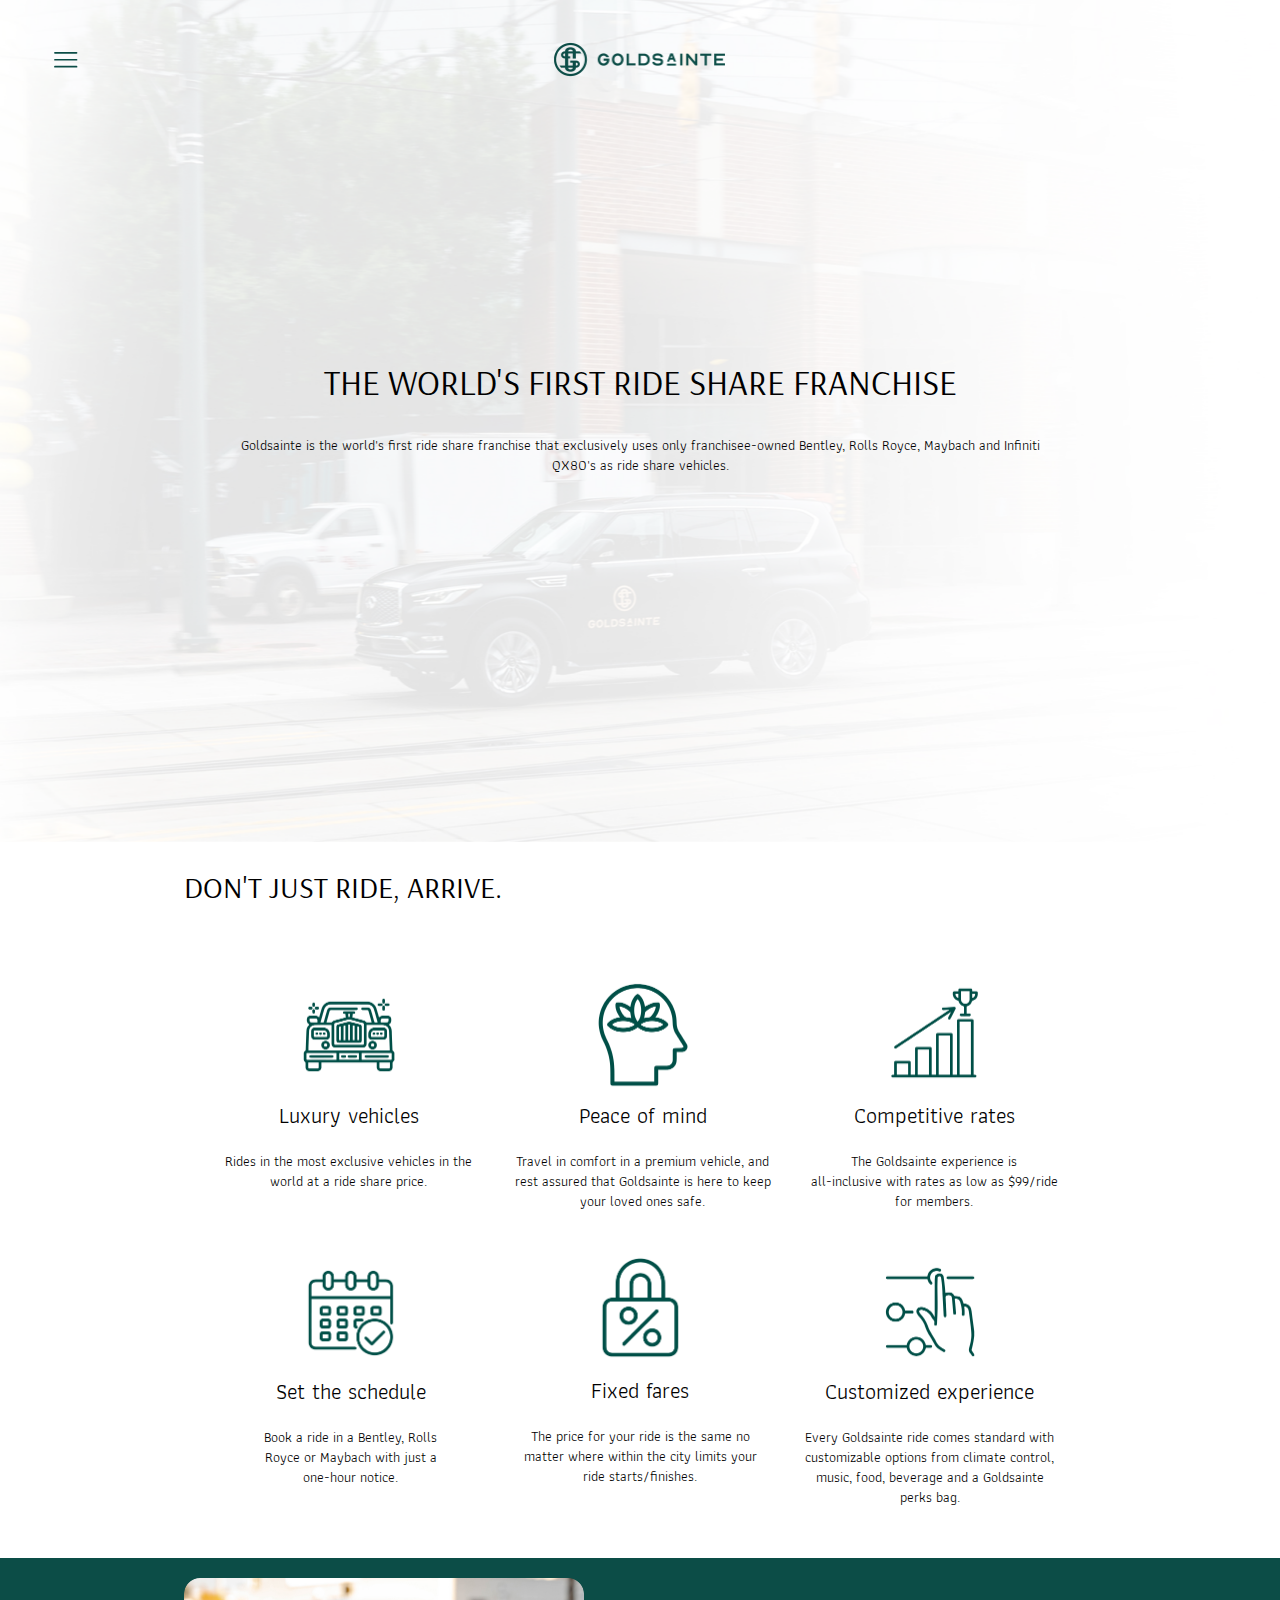
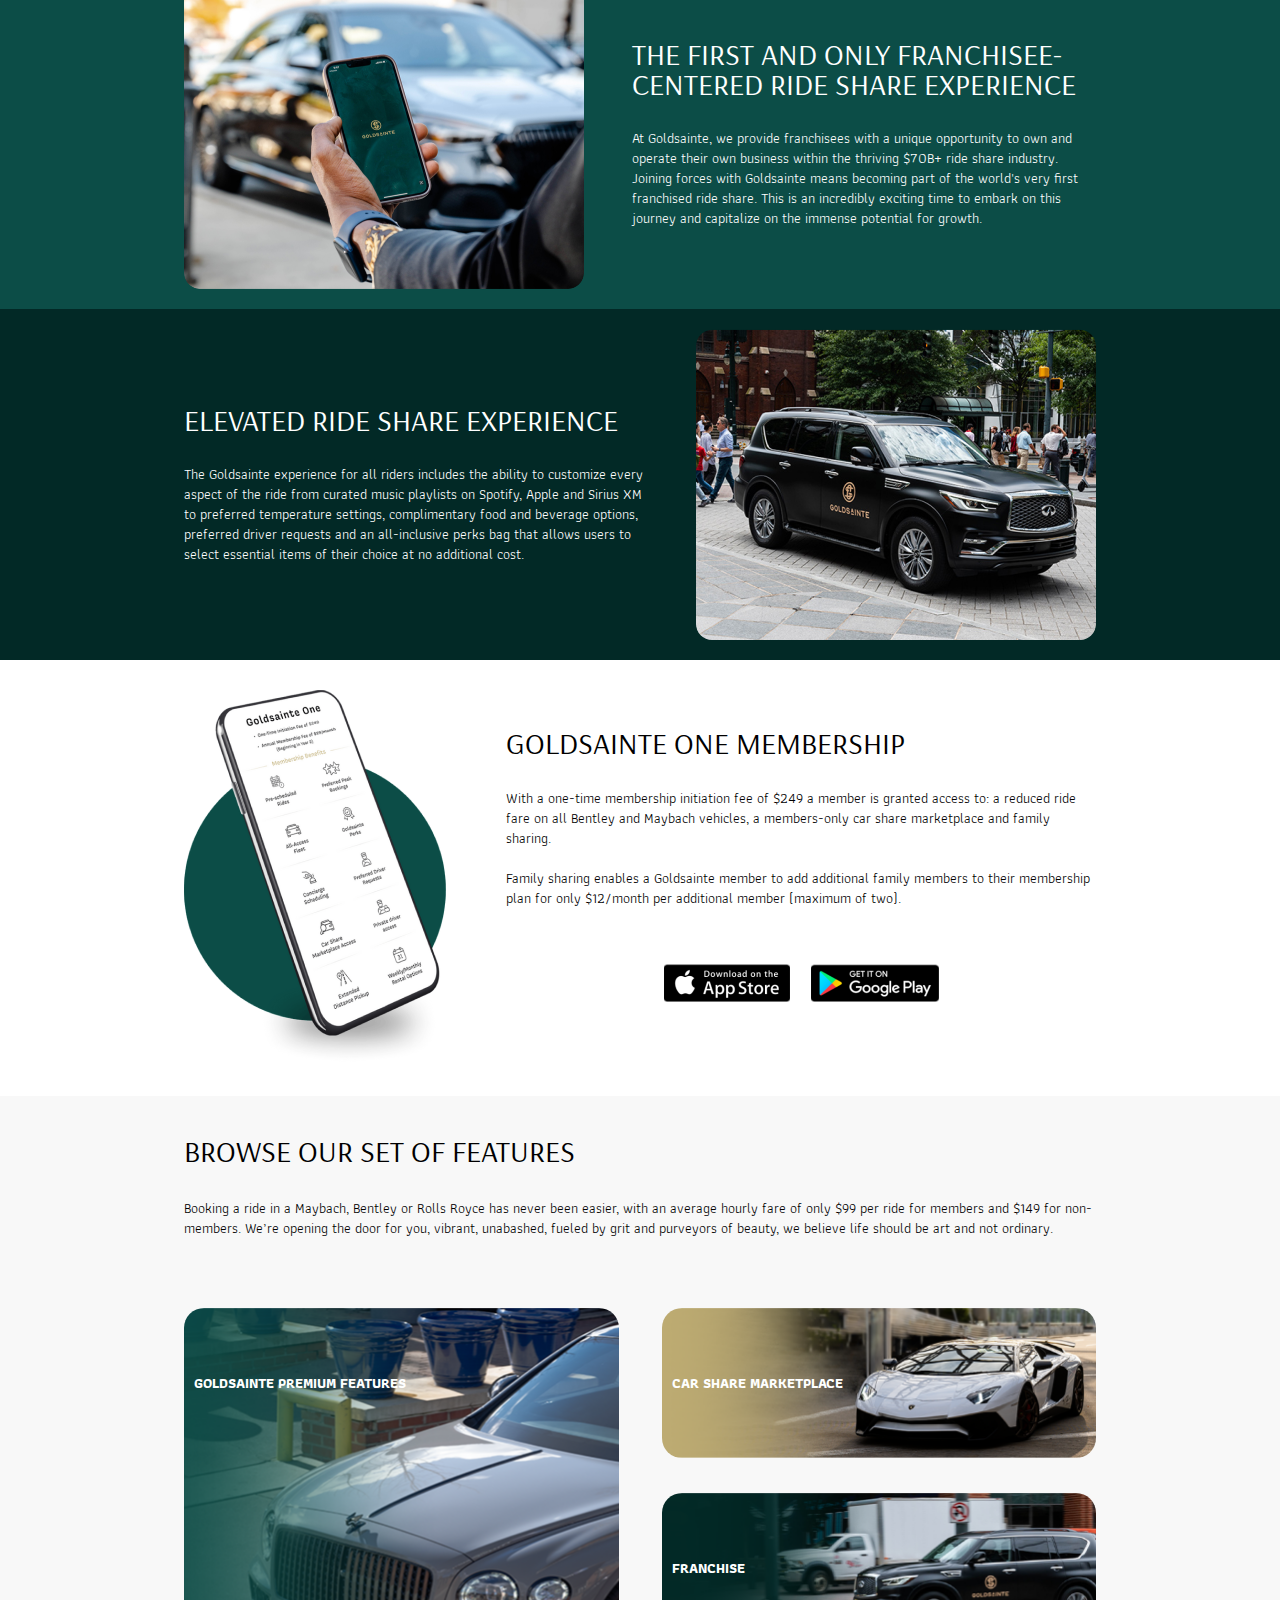
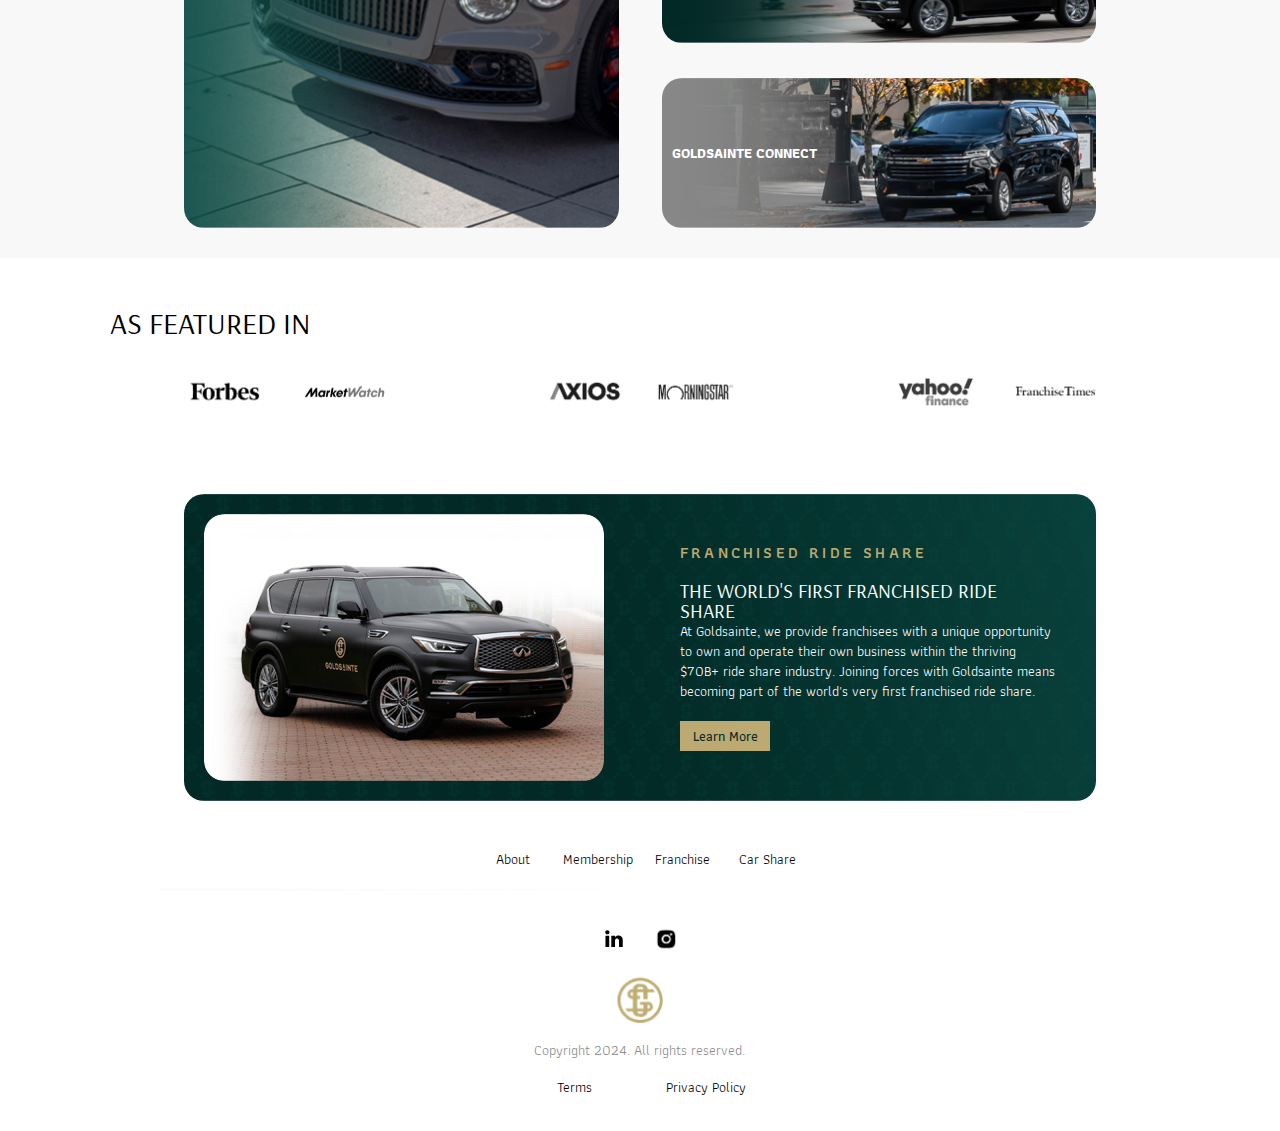
==== commit ea909e5f: "photo update home page phone" ====
--- a/index.html
+++ b/index.html
@@ -1,9 +1,11 @@
 <!DOCTYPE html>
 <html>
   <head>
+    <title> The World's First Ride Share Franchise
+    </title>
     <meta charset="utf-8" />
     <meta name="viewport" content="initial-scale=1, width=device-width" />
-
+    <link rel="icon" href="public/favicon_io/favicon.ico" type="image/xicon"/>
     <link rel="stylesheet" href="./global.css" />
     <link rel="stylesheet" href="./index.css" />
     <link
@@ -344,7 +346,7 @@
             <img
               class="phone-goldsainte-one-membershi-icon"
               alt=""
-              src="./public/phonegoldsainteonemembershipperks@2x.png"
+              src="./public/phone-goldsainte-perks-one-membership-app-green.png"
             />
 
             <div class="goldsainte-one-membership-text">
@@ -559,6 +561,7 @@
           </div>
         </div>
       </div>
+      <div class="_form_1"></div><script src="https://goldsainte69446.activehosted.com/f/embed.php?id=1" charset="utf-8"></script>
       <div class="why-choose-us-h7">
         <div class="as-featured-in">
           <div class="frame-partner">
